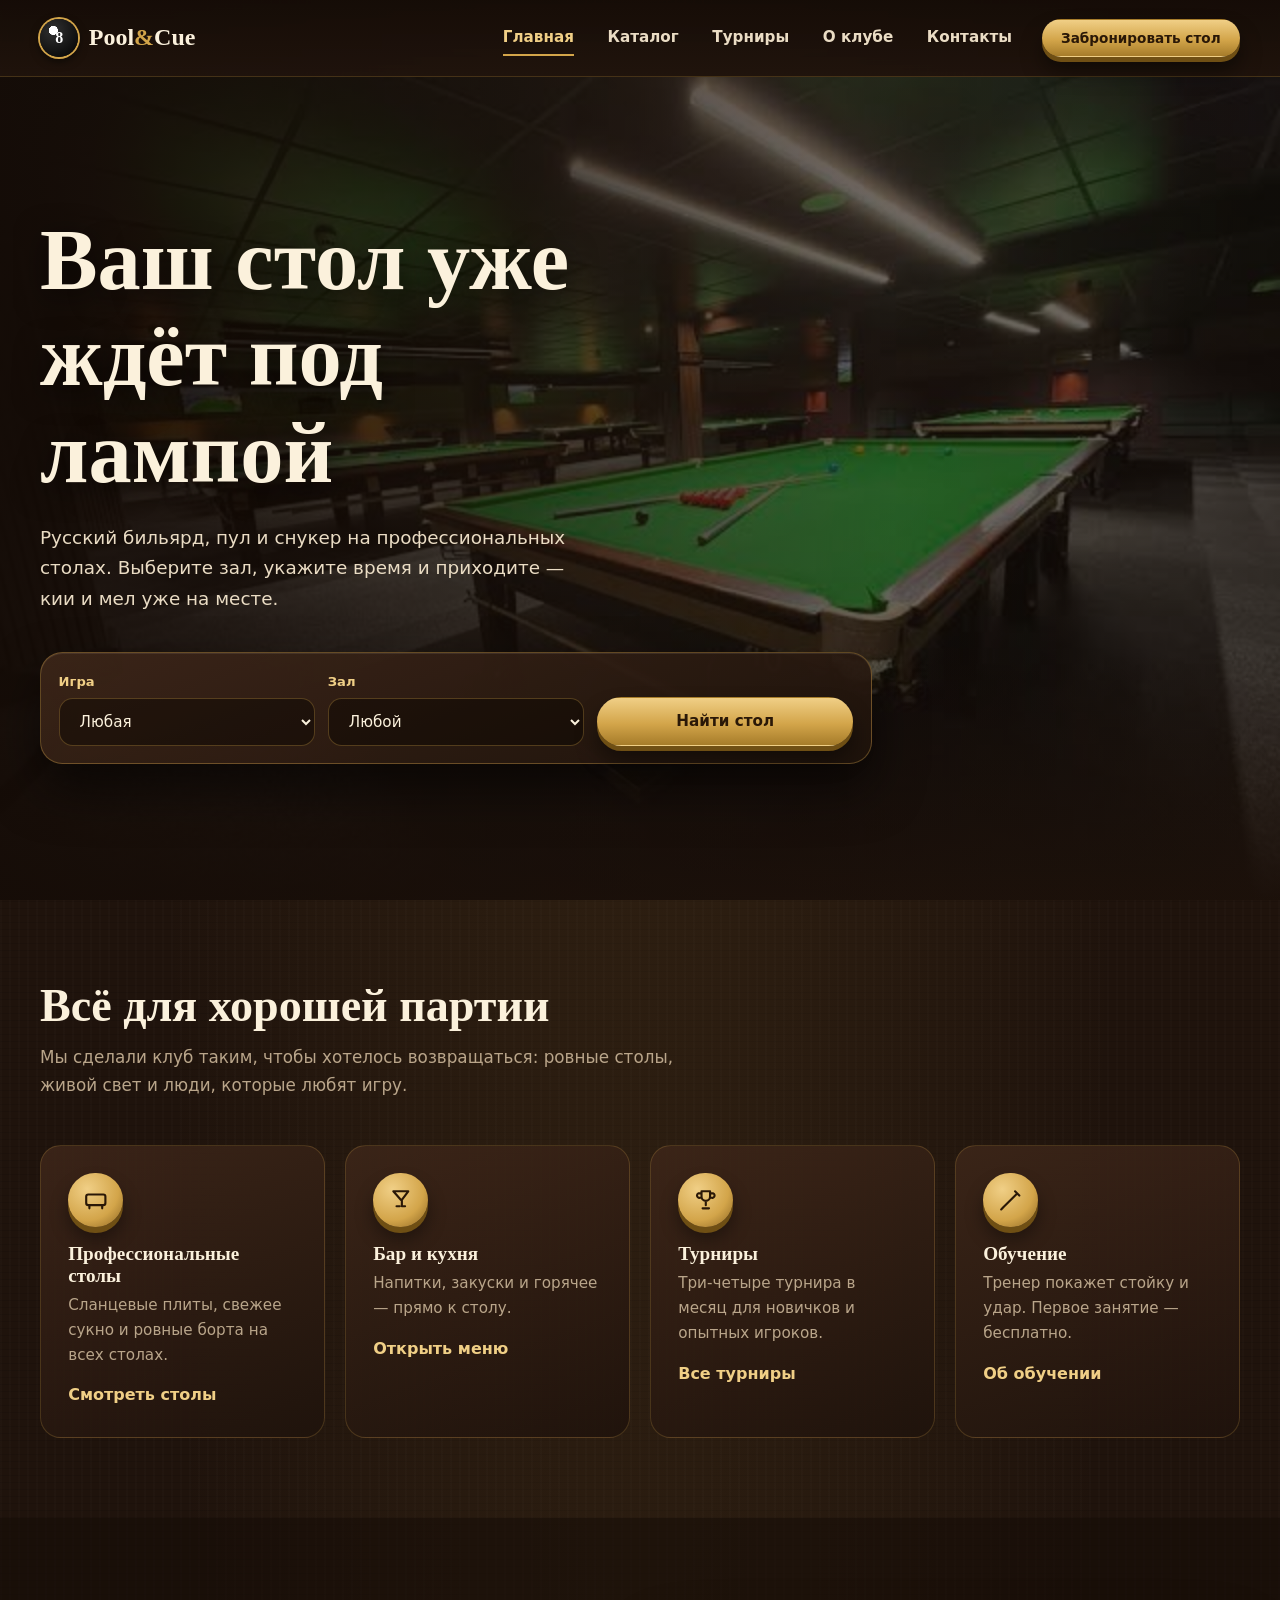
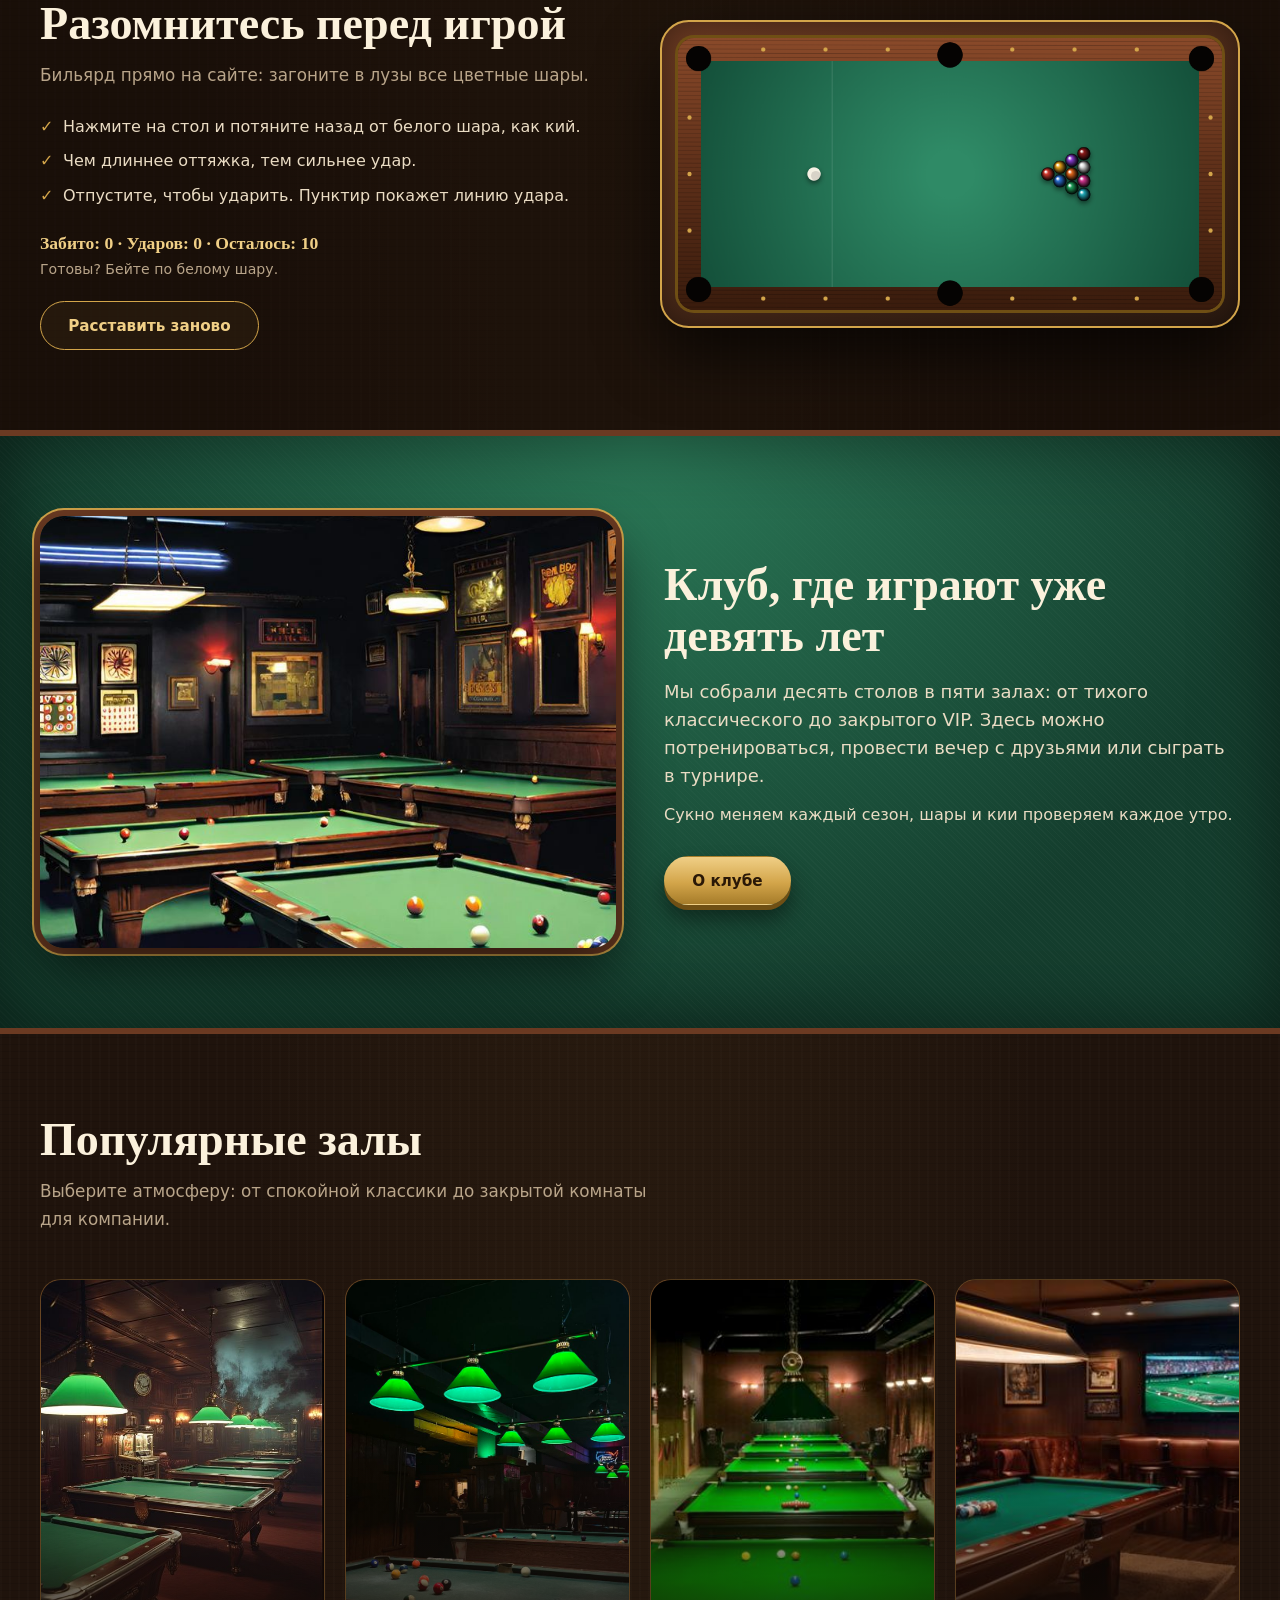
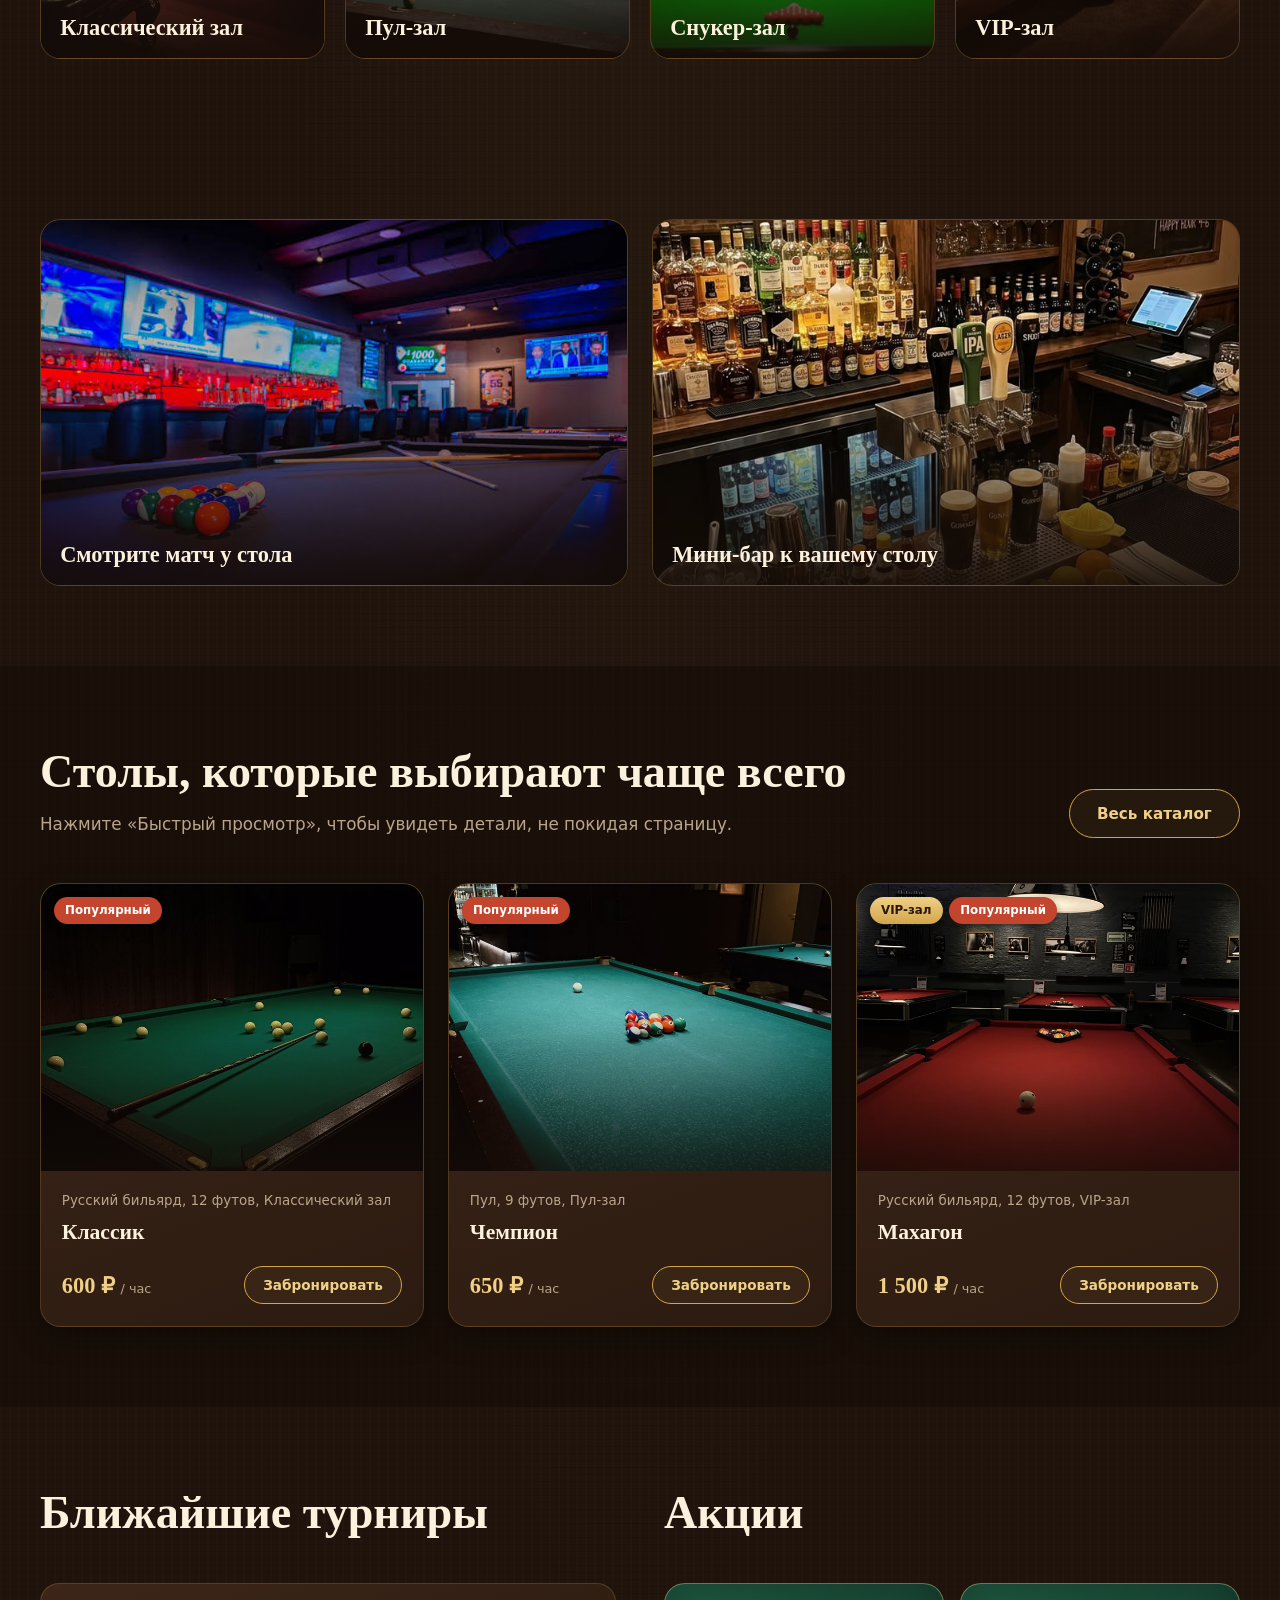
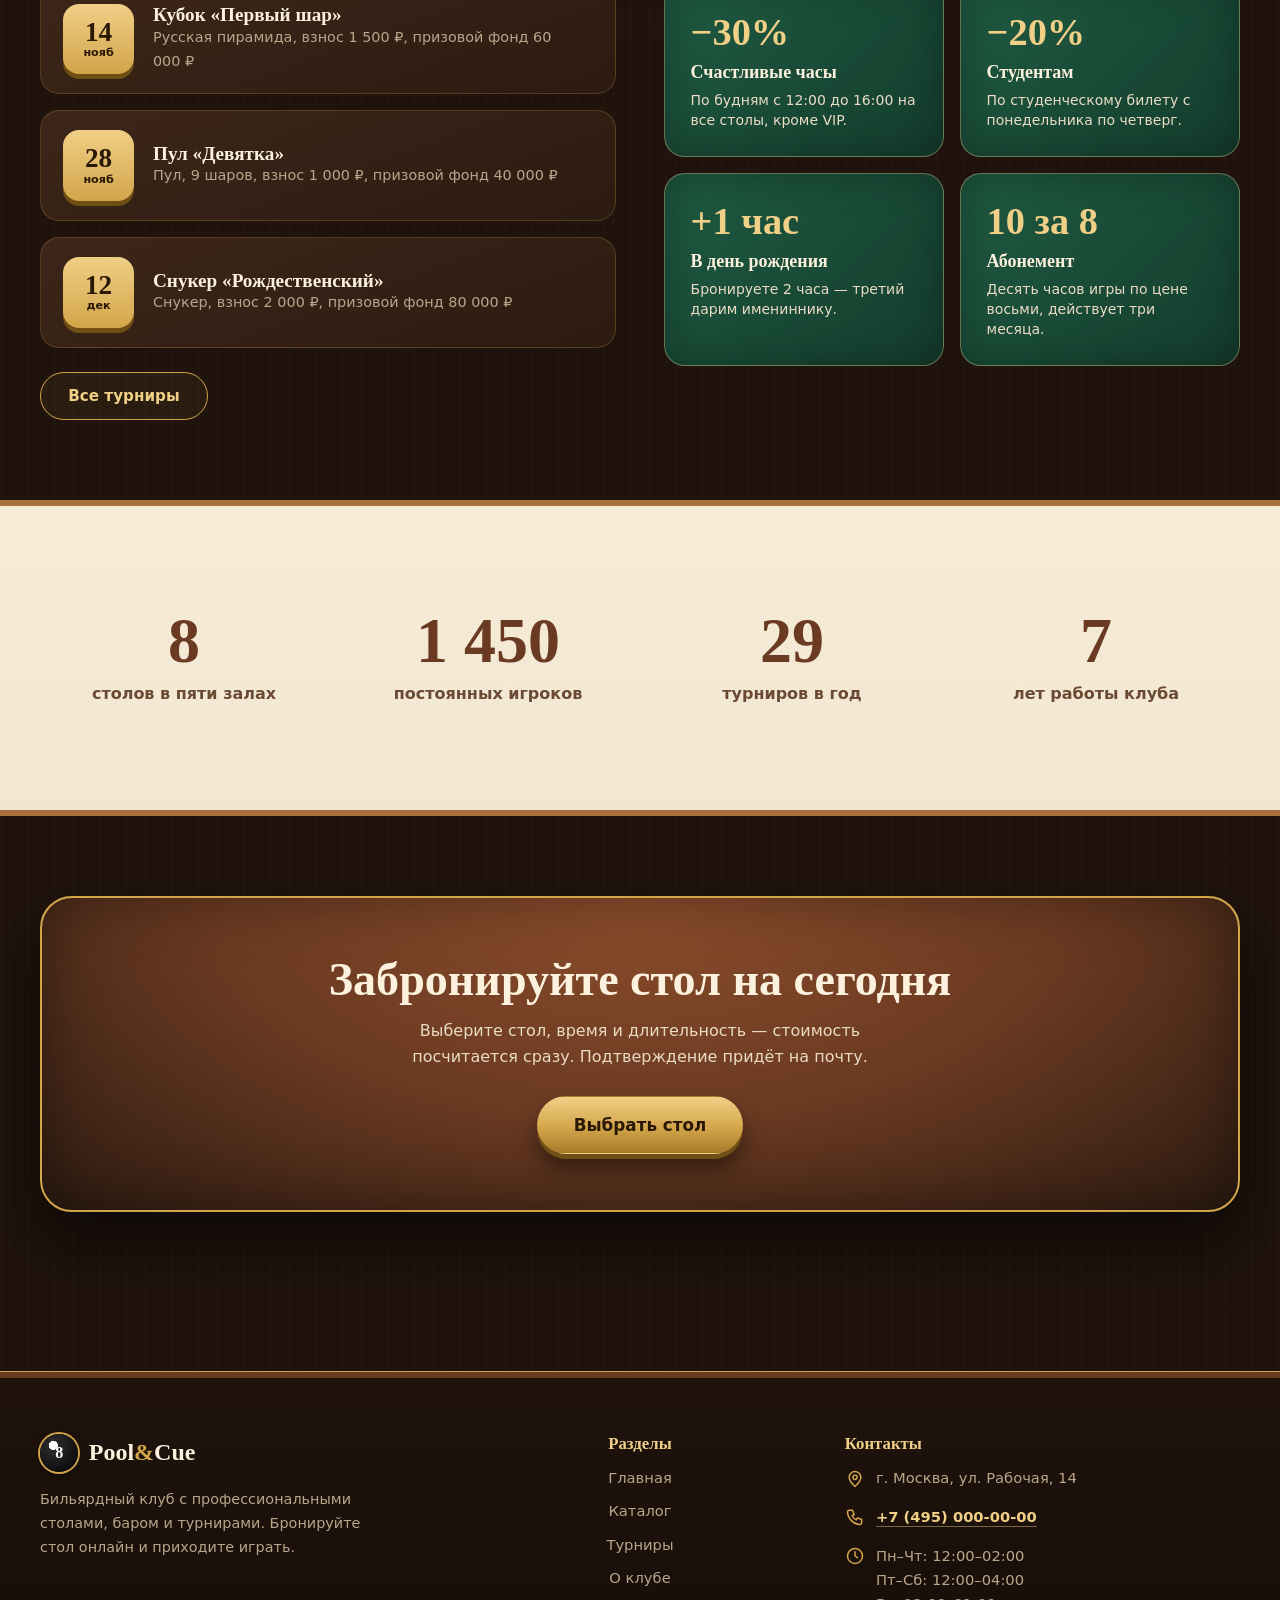
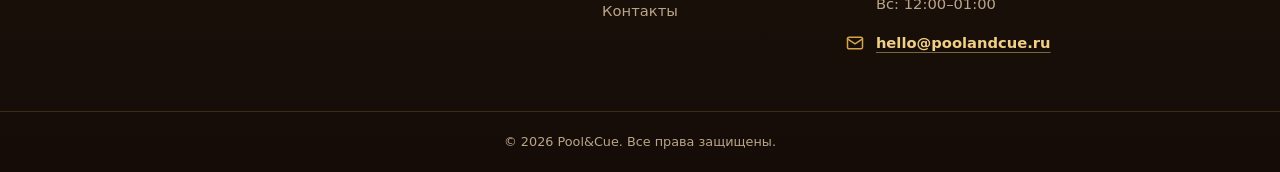
==== index.html @ e1a8289d "first commit" ====
<!doctype html>
<html lang="ru">
<head>
<meta charset="utf-8">
<meta name="viewport" content="width=device-width,initial-scale=1">
<title>Бильярдный клуб с онлайн-бронированием — Pool&amp;Cue</title>
<meta name="description" content="Pool&Cue — бильярдный клуб: русский бильярд, пул и снукер. Выберите стол и забронируйте время онлайн.">
<link rel="icon" href="data:image/svg+xml,%3Csvg xmlns='http://www.w3.org/2000/svg' viewBox='0 0 32 32'%3E%3Ccircle cx='16' cy='16' r='15' fill='%23150c07' stroke='%23d3a54a' stroke-width='2'/%3E%3Ccircle cx='16' cy='16' r='7' fill='%23f1e6d1'/%3E%3C/svg%3E">
<link rel="stylesheet" href="css/style.css">
<link rel="stylesheet" href="css/utilities.css">
<script src="js/data.js"></script>
<script src="js/main.js" defer></script>
<script src="js/games.js" defer></script>
</head>
<body>
<div id="site-header"></div>
<main>

<section class="hero">
  <img class="hero__img" src="images/hero-club-hall.png" alt="Зал бильярдного клуба Pool&amp;Cue с лампами над столами">
  <div class="hero__shade"></div><div class="hero__lamp"></div>
  <div class="container hero__inner">
    <h1 class="hero__title">Ваш стол уже ждёт под лампой</h1>
    <p class="hero__text">Русский бильярд, пул и снукер на профессиональных столах. Выберите зал, укажите время и приходите — кии и мел уже на месте.</p>
    <form class="quick" id="quick" aria-label="Быстрый подбор стола">
      <div class="field"><label class="field__label" for="qType">Игра</label><select class="field__input" id="qType"><option value="all">Любая</option><option value="russian">Русский бильярд</option><option value="pool">Пул</option><option value="snooker">Снукер</option></select></div>
      <div class="field"><label class="field__label" for="qHall">Зал</label><select class="field__input" id="qHall"><option value="all">Любой</option></select></div>
      <button class="btn btn--primary" type="submit">Найти стол</button>
    </form>
  </div>
</section>

<section class="section" id="advantages">
  <div class="container">
    <div class="section__head"><h2 class="section__title">Всё для хорошей партии</h2><p class="section__lead">Мы сделали клуб таким, чтобы хотелось возвращаться: ровные столы, живой свет и люди, которые любят игру.</p></div>
    <div class="grid gap-5 sm:grid-cols-2 lg:grid-cols-4" id="features"></div>
  </div>
</section>


<section class="section section--dark" id="game">
  <div class="container grid items-center gap-10 lg:grid-cols-2">
    <div>
      <h2 class="section__title">Разомнитесь перед игрой</h2>
      <p class="section__lead">Бильярд прямо на сайте: загоните в лузы все цветные шары.</p>
      <ul class="list-check mt-6"><li>Нажмите на стол и потяните назад от белого шара, как кий.</li><li>Чем длиннее оттяжка, тем сильнее удар.</li><li>Отпустите, чтобы ударить. Пунктир покажет линию удара.</li></ul>
      <p class="game__stat mt-6">Забито: <span id="gScore">0</span> · Ударов: <span id="gShots">0</span> · Осталось: <span id="gLeft">10</span></p>
      <p class="game__hint mt-1" id="gHint">Готовы? Бейте по белому шару.</p>
      <button class="btn btn--ghost mt-5" id="gReset" type="button">Расставить заново</button>
    </div>
    <div class="game"><canvas class="game__canvas" id="poolCanvas" aria-label="Мини-игра: бильярдный стол"></canvas></div>
  </div>
</section>
<section class="section section--felt">
  <div class="container grid items-center gap-12 lg:grid-cols-2">
    <div class="media"><img src="images/about-club-interior.png" alt="Интерьер клуба: тёмное дерево, зелёное сукно и латунные лампы"></div>
    <div>
      <h2 class="section__title">Клуб, где играют уже девять лет</h2>
      <p class="mt-4 text-lg">Мы собрали десять столов в пяти залах: от тихого классического до закрытого VIP. Здесь можно потренироваться, провести вечер с друзьями или сыграть в турнире.</p>
      <p class="mt-3 text-[color:var(--text)]">Сукно меняем каждый сезон, шары и кии проверяем каждое утро.</p>
      <div class="mt-7 flex flex-wrap gap-4"><a class="btn btn--primary" href="about.html">О клубе</a></div>
    </div>
  </div>
</section>

<section class="section" id="halls">
  <div class="container">
    <div class="section__head"><h2 class="section__title">Популярные залы</h2><p class="section__lead">Выберите атмосферу: от спокойной классики до закрытой комнаты для компании.</p></div>
    <div class="grid gap-5 sm:grid-cols-2 lg:grid-cols-4">
      <a class="hall" href="catalog.html?hall=Классический зал"><img src="images/hall-classic.png" alt="Классический зал с русскими столами"><div class="hall__body"><h3 class="hall__title">Классический зал</h3><p class="hall__text">Русская пирамида, тёплый свет и тишина для сосредоточенной игры.</p></div></a>
      <a class="hall" href="catalog.html?hall=Пул-зал"><img src="images/hall-pool.png" alt="Пул-зал с яркими столами"><div class="hall__body"><h3 class="hall__title">Пул-зал</h3><p class="hall__text">Живая музыка, лёгкая игра и столы на любой бюджет.</p></div></a>
      <a class="hall" href="catalog.html?hall=Снукер-зал"><img src="images/hall-snooker.png" alt="Снукер-зал с полноразмерными столами"><div class="hall__body"><h3 class="hall__title">Снукер-зал</h3><p class="hall__text">Просторные столы 10 и 12 футов для длинных партий.</p></div></a>
      <a class="hall" href="catalog.html?hall=VIP-зал"><img src="images/hall-vip.png" alt="VIP-зал с кожаными диванами"><div class="hall__body"><h3 class="hall__title">VIP-зал</h3><p class="hall__text">Отдельная комната, диваны, бар и личный официант.</p></div></a>
    </div>
  </div>
</section>


<section class="section" id="more-services"><div class="container grid gap-6 md:grid-cols-2">
  <a class="hall" style="aspect-ratio:16/10" href="sports.html"><img src="images/sport-hall-arena.png" alt="Спорт-зал с телевизорами и бильярдными столами"><div class="hall__body"><h3 class="hall__title">Смотрите матч у стола</h3><p class="hall__text">Залы с экранами: играйте в бильярд и не пропускайте трансляцию.</p></div></a>
  <a class="hall" style="aspect-ratio:16/10" href="menu.html"><img src="images/bar-menu-cocktails.png" alt="Напитки и закуски на барной стойке"><div class="hall__body"><h3 class="hall__title">Мини-бар к вашему столу</h3><p class="hall__text">Выберите напитки и закуски, укажите стол, и официант принесёт.</p></div></a>
</div></section>
<section class="section section--dark" id="popular">
  <div class="container">
    <div class="flex flex-wrap items-end justify-between gap-4 section__head" style="max-width:none"><div><h2 class="section__title">Столы, которые выбирают чаще всего</h2><p class="section__lead">Нажмите «Быстрый просмотр», чтобы увидеть детали, не покидая страницу.</p></div><a class="btn btn--ghost" href="catalog.html">Весь каталог</a></div>
    <div class="grid gap-6 sm:grid-cols-2 lg:grid-cols-3" id="popularGrid"></div>
  </div>
</section>

<section class="section" id="events">
  <div class="container grid gap-12 lg:grid-cols-2">
    <div><div class="section__head"><h2 class="section__title">Ближайшие турниры</h2></div><div class="grid gap-4" id="eventsList"></div><a class="btn btn--ghost mt-6" href="tournaments.html">Все турниры</a></div>
    <div><div class="section__head"><h2 class="section__title">Акции</h2></div><div class="grid gap-4 sm:grid-cols-2" id="promoList"></div></div>
  </div>
</section>

<section class="section section--chalk" id="stats">
  <div class="container grid grid-cols-2 gap-4 lg:grid-cols-4">
    <div class="stat"><p class="stat__num" data-count="10">0</p><p class="stat__label">столов в пяти залах</p></div>
    <div class="stat"><p class="stat__num" data-count="1800">0</p><p class="stat__label">постоянных игроков</p></div>
    <div class="stat"><p class="stat__num" data-count="36">0</p><p class="stat__label">турниров в год</p></div>
    <div class="stat"><p class="stat__num" data-count="9">0</p><p class="stat__label">лет работы клуба</p></div>
  </div>
</section>

<section class="section">
  <div class="container"><div class="cta"><h2 class="section__title">Забронируйте стол на сегодня</h2><p class="cta__text">Выберите стол, время и длительность — стоимость посчитается сразу. Подтверждение придёт на почту.</p><a class="btn btn--primary btn--lg" href="catalog.html">Выбрать стол</a></div></div>
</section>

</main>
<div id="site-footer"></div>
<script>
document.addEventListener("DOMContentLoaded",()=>{

const feats=[['table','Профессиональные столы','Сланцевые плиты, свежее сукно и ровные борта на всех столах.','catalog.html','Смотреть столы'],['bar','Бар и кухня','Напитки, закуски и горячее — прямо к столу.','menu.html','Открыть меню'],['cup','Турниры','Три-четыре турнира в месяц для новичков и опытных игроков.','tournaments.html','Все турниры'],['cue','Обучение','Тренер покажет стойку и удар. Первое занятие — бесплатно.','about.html#training','Об обучении']];
$("#features").innerHTML=feats.map(([i,t,d,h,l])=>`<a class="feature" href="${h}"><div class="feature__icon">${icon(i)}</div><h3 class="feature__title">${t}</h3><p class="feature__text">${d}</p><span class="feature__more">${l}</span></a>`).join("");
$("#popularGrid").innerHTML=TABLES.filter(t=>t.tags.includes("Популярный")).slice(0,3).map(cardHTML).join("");
$("#eventsList").innerHTML=TOURNAMENTS.slice(0,3).map(e=>`<div class="event"><div class="event__date"><span>${e.d}<small>${e.m}</small></span></div><div><h3 class="event__title">${e.title}</h3><p class="event__meta">${e.meta}</p></div></div>`).join("");
$("#promoList").innerHTML=PROMOS.map(p=>`<div class="promo"><p class="promo__big">${p.big}</p><h3 class="text-lg mt-1">${p.t}</h3><p class="mt-1 text-sm">${p.d}</p></div>`).join("");
$("#qHall").innerHTML+=HALLS.map(h=>`<option>${h}</option>`).join("");
const poolUI=initPool($("#poolCanvas"),{onUpdate:(sc,sh,l)=>{$("#gScore").textContent=sc;$("#gShots").textContent=sh;$("#gLeft").textContent=l},onScratch:()=>{$("#gHint").textContent="Белый в лузе. Он вернётся на место.";toast("Белый шар в лузе, он вернётся на стол",true)},onWin:n=>{$("#gHint").textContent=`Стол чист за ${n} уд.!`;toast(`Стол чист! Ударов: ${n}`)}});
$("#gReset").onclick=()=>{poolUI.reset();$("#gHint").textContent="Готовы? Бейте по белому шару."};
$("#quick").onsubmit=e=>{e.preventDefault();location.href=`catalog.html?type=${$("#qType").value}&hall=${encodeURIComponent($("#qHall").value)}`};

});
</script>
</body>
</html>
---- css/style.css ----
/* Pool&Cue — стили. БЭМ + CSS-переменные; раскладка — Tailwind (CDN) + Flexbox/Grid */
:root{--walnut-950:#150c07;--walnut-900:#1f130c;--walnut-800:#2c1b11;--walnut-700:#3d2619;--mahogany:#6b3a22;--oak:#a8703f;--brass:#d3a54a;--brass-light:#f0cf86;--brass-dark:#6f4f14;--felt:#1f5a42;--felt-dark:#143d2d;--chalk:#f1e6d1;--text:#eadcc4;--muted:#b9a58a;--danger:#ff8a72;--ok:#8fd9a8;--ease:cubic-bezier(.2,.8,.2,1)}
*{box-sizing:border-box}
html{scroll-behavior:smooth;scroll-padding-top:96px}
body{margin:0;padding-top:76px;font-family:system-ui,-apple-system,'Segoe UI',Roboto,sans-serif;color:var(--text);line-height:1.65;background-color:var(--walnut-900);background-image:radial-gradient(ellipse at 50% -10%,rgba(211,165,74,.10),transparent 55%),repeating-linear-gradient(90deg,rgba(255,255,255,.012) 0 2px,transparent 2px 9px),repeating-linear-gradient(0deg,rgba(0,0,0,.10) 0 1px,transparent 1px 7px)}
h1,h2,h3,h4{font-family:Georgia,'Times New Roman',serif;line-height:1.12;margin:0;color:#fbf1dc}
p{margin:0}
:focus-visible{outline:2px solid var(--brass-light);outline-offset:3px}
.container{width:min(1200px,100% - 2rem);margin-inline:auto}
.is-missing{opacity:0}
@media (prefers-reduced-motion:reduce){*{transition:none!important;animation:none!important;scroll-behavior:auto!important}}

/* базовые сбросы */
img,canvas,svg{display:block;max-width:100%}img{height:auto}
a{color:inherit}[hidden]{display:none!important}
button,input,select,textarea{font:inherit;color:inherit}
ul{margin:0}
/* header / nav */
.header{position:fixed;top:0;left:0;right:0;z-index:50;background:linear-gradient(180deg,rgba(21,12,7,.96),rgba(31,19,12,.92));backdrop-filter:blur(10px);border-bottom:1px solid rgba(211,165,74,.25);transition:box-shadow .3s}
.header--scrolled{box-shadow:0 12px 30px rgba(0,0,0,.55)}
.logo{display:inline-flex;align-items:center;gap:.65rem;text-decoration:none}
.logo__ball{display:grid;place-items:center;width:2.4rem;height:2.4rem;border-radius:50%;background:radial-gradient(circle at 35% 30%,#fff 0 12%,#2a2a2a 13%,#000);box-shadow:0 0 0 2px var(--brass),0 4px 10px rgba(0,0,0,.6);color:#fff;font:800 1rem Georgia,'Times New Roman',serif;transition:transform .6s var(--ease)}
.logo:hover .logo__ball{transform:rotate(360deg)}
.logo__text{font:800 1.5rem Georgia,'Times New Roman',serif;color:#fbf1dc}.logo__amp{color:var(--brass)}
.nav{display:flex;align-items:center;gap:.4rem}
.nav__link{position:relative;padding:.5rem .85rem;text-decoration:none;font-weight:600;font-size:.95rem;color:var(--text);transition:color .2s}
.nav__link::after{content:"";position:absolute;left:.85rem;right:.85rem;bottom:.15rem;height:2px;background:var(--brass);transform:scaleX(0);transform-origin:left;transition:transform .35s var(--ease)}
.nav__link:hover,.nav__link--active{color:var(--brass-light)}.nav__link:hover::after,.nav__link--active::after{transform:scaleX(1)}
.nav__cta{margin-left:.6rem}
.burger{display:none;width:44px;height:44px;border:1px solid rgba(211,165,74,.4);border-radius:12px;background:var(--walnut-800);cursor:pointer;flex-direction:column;justify-content:center;align-items:center;gap:5px}
.burger span{width:20px;height:2px;background:var(--brass-light);transition:transform .3s}
@media(max-width:1100px){.burger{display:flex}.nav{position:absolute;top:76px;left:0;right:0;flex-direction:column;align-items:stretch;padding:1rem;background:var(--walnut-950);border-bottom:1px solid rgba(211,165,74,.3);display:none}.nav--open{display:flex}.nav__link{padding:.8rem}.nav__cta{margin:.5rem 0 0}}

/* buttons */
a.btn,button.btn{position:relative;display:inline-flex;align-items:center;justify-content:center;gap:.5rem;padding:.9rem 1.7rem;border-radius:999px;border:1px solid transparent;font:700 .95rem system-ui,-apple-system,'Segoe UI',Roboto,sans-serif;text-decoration:none;cursor:pointer;overflow:hidden;isolation:isolate;transition:transform .25s var(--ease),box-shadow .25s,background .25s,color .25s}
.btn::before{content:"";position:absolute;inset:0;z-index:-1;background:linear-gradient(110deg,transparent 30%,rgba(255,255,255,.5) 50%,transparent 70%);transform:translateX(-130%);transition:transform .7s var(--ease)}
.btn:hover::before{transform:translateX(130%)}
.btn:hover{transform:translateY(-3px)}.btn:active{transform:translateY(2px) scale(.98)}
.btn[disabled]{opacity:.5;pointer-events:none}
.btn.btn--primary{background:linear-gradient(180deg,var(--brass-light),var(--brass) 55%,#a67c2a);color:#2a1807;box-shadow:0 5px 0 var(--brass-dark),0 14px 22px rgba(0,0,0,.45)}
.btn.btn--primary:hover{box-shadow:0 8px 0 var(--brass-dark),0 20px 34px rgba(211,165,74,.35)}
.btn.btn--primary:active{box-shadow:0 1px 0 var(--brass-dark),0 4px 10px rgba(0,0,0,.4)}
.btn.btn--ghost{background:rgba(211,165,74,.06);border-color:var(--brass);color:var(--brass-light)}
.btn.btn--ghost:hover{background:var(--brass);color:#2a1807;box-shadow:0 12px 26px rgba(211,165,74,.3)}
.btn.btn--felt{background:linear-gradient(180deg,#2f8a66,var(--felt) 60%,var(--felt-dark));color:#f1e6d1;box-shadow:0 5px 0 #0b2619,0 14px 22px rgba(0,0,0,.4)}
.btn.btn--felt:hover{box-shadow:0 8px 0 #0b2619,0 20px 32px rgba(47,138,102,.4)}
.btn.btn--sm{padding:.6rem 1.15rem;font-size:.85rem}.btn.btn--lg{padding:1.1rem 2.2rem;font-size:1.05rem}.btn.btn--block{width:100%}

/* sections */
.section{padding:5rem 0}
.section--felt{background:radial-gradient(ellipse at 50% 0,#2b7a58,transparent 70%),repeating-linear-gradient(45deg,rgba(255,255,255,.025) 0 1px,transparent 1px 4px),var(--felt-dark);border-block:6px solid var(--mahogany);box-shadow:inset 0 0 80px rgba(0,0,0,.5)}
.section--chalk{background:linear-gradient(180deg,#f6ecd8,var(--chalk));color:#3a2414;border-block:6px solid var(--oak)}
.section--chalk h2,.section--chalk h3{color:#2c1b11}.section--chalk .section__lead{color:#6a4a32}
.section--dark{background:rgba(21,12,7,.55)}
.section__head{max-width:40rem;margin-bottom:2.8rem}.section__head--center{margin-inline:auto;text-align:center}
.section__title{font-size:clamp(1.9rem,3.6vw,2.9rem);font-weight:800}
.section__lead{margin-top:.8rem;color:var(--muted);font-size:1.05rem}
.crumbs{padding:1.2rem 0 .4rem;font-size:.85rem;color:var(--muted)}.crumbs a{color:var(--brass-light);text-decoration:none}.crumbs a:hover{text-decoration:underline}.crumbs__sep{margin:0 .5rem;opacity:.5}
.page-head{padding:2.2rem 0 2.6rem}.page-head__title{font-size:clamp(2.2rem,5vw,3.6rem);font-weight:800}.page-head__lead{margin-top:.8rem;color:var(--muted);max-width:42rem;font-size:1.08rem}

/* hero */
.hero{position:relative;min-height:calc(100vh - 76px);display:flex;align-items:center;overflow:hidden;background:radial-gradient(ellipse at 50% 0,#3b2515,var(--walnut-950) 70%)}
.hero__img{position:absolute;inset:0;width:100%;height:100%;object-fit:cover;opacity:.55}
.hero__shade{position:absolute;inset:0;background:linear-gradient(90deg,rgba(21,12,7,.92),rgba(21,12,7,.35) 70%),linear-gradient(0deg,var(--walnut-900),transparent 30%)}
.hero__lamp{position:absolute;top:-12%;left:50%;width:min(900px,120vw);height:130%;transform:translateX(-50%);background:conic-gradient(from 180deg at 50% 0,transparent 160deg,rgba(255,214,140,.16) 180deg,transparent 200deg);pointer-events:none;animation:lamp 6s ease-in-out infinite alternate}
@keyframes lamp{from{opacity:.6;transform:translateX(-50%) rotate(-1.2deg)}to{opacity:1;transform:translateX(-50%) rotate(1.2deg)}}
.hero__inner{position:relative;padding:4rem 0}
.hero__title{font-size:clamp(2.6rem,7vw,5.4rem);font-weight:800;max-width:14ch;text-shadow:0 6px 30px rgba(0,0,0,.6)}
.hero__text{margin-top:1.3rem;max-width:34rem;font-size:1.15rem;color:var(--text)}
.quick{display:grid;grid-template-columns:repeat(auto-fit,minmax(160px,1fr));gap:.8rem;align-items:end;margin-top:2.4rem;padding:1.1rem;max-width:52rem;border-radius:1.4rem;background:linear-gradient(160deg,rgba(61,38,25,.92),rgba(31,19,12,.92));border:1px solid rgba(211,165,74,.35);box-shadow:0 24px 50px rgba(0,0,0,.55),inset 0 1px 0 rgba(255,255,255,.08)}

/* forms */
.field{display:flex;flex-direction:column;gap:.35rem;position:relative}
.field__label{font-size:.82rem;font-weight:700;color:var(--brass-light)}
.field__input{width:100%;padding:.8rem 1rem;border-radius:.85rem;border:1px solid rgba(211,165,74,.3);background:rgba(10,5,2,.45);color:#fbf1dc;font:500 .95rem system-ui,-apple-system,'Segoe UI',Roboto,sans-serif;transition:border-color .2s,box-shadow .2s,background .2s}
.field__input:hover{border-color:rgba(211,165,74,.6)}
.field__input:focus{outline:none;border-color:var(--brass-light);box-shadow:0 0 0 4px rgba(211,165,74,.18);background:rgba(10,5,2,.7)}
.field__input option{background:var(--walnut-800)}
textarea.field__input{min-height:96px;resize:vertical}
.field__msg{font-size:.8rem;color:var(--danger)}.field__msg:empty{display:none}
.field--error .field__input{border-color:var(--danger);box-shadow:0 0 0 4px rgba(255,138,114,.12)}
.field--check{flex-direction:row;flex-wrap:wrap;align-items:flex-start;gap:.6rem}.field--check .field__msg{width:100%}
.field--check input{accent-color:var(--brass);width:1.15rem;height:1.15rem;margin-top:.25rem}
input[type=range]{accent-color:var(--brass);width:100%}
.form-panel{padding:1.6rem;border-radius:1.4rem;background:linear-gradient(160deg,var(--walnut-700),var(--walnut-800));border:1px solid rgba(211,165,74,.3);box-shadow:0 20px 44px rgba(0,0,0,.5)}
.chips{display:flex;flex-wrap:wrap;gap:.5rem}.chip{position:relative;cursor:pointer}.chip input{position:absolute;opacity:0}
.chip span{display:inline-block;padding:.45rem .95rem;border-radius:999px;border:1px solid rgba(211,165,74,.35);font-size:.88rem;font-weight:600;transition:all .2s var(--ease)}
.chip:hover span{transform:translateY(-2px);border-color:var(--brass)}
.chip input:checked+span{background:var(--brass);color:#2a1807;border-color:var(--brass);box-shadow:0 6px 14px rgba(211,165,74,.3)}
.chip input:focus-visible+span{outline:2px solid var(--brass-light);outline-offset:3px}
.sum{display:grid;gap:.4rem;padding:1rem;border-radius:1rem;background:rgba(10,5,2,.4);border:1px dashed rgba(211,165,74,.4)}
.sum__row{display:flex;justify-content:space-between;font-size:.92rem;color:var(--muted)}.sum__row--total{font:800 1.5rem Georgia,'Times New Roman',serif;color:var(--brass-light);padding-top:.5rem;border-top:1px solid rgba(211,165,74,.3)}

/* cards */
.card{display:flex;flex-direction:column;overflow:hidden;border-radius:1.3rem;background:linear-gradient(160deg,var(--walnut-700),var(--walnut-800));border:1px solid rgba(211,165,74,.2);box-shadow:0 10px 28px rgba(0,0,0,.4);transition:transform .45s var(--ease),box-shadow .45s,border-color .45s}
.card:hover{transform:translateY(-8px);border-color:rgba(240,207,134,.7);box-shadow:0 26px 50px rgba(0,0,0,.55),0 0 36px rgba(211,165,74,.18)}
.card__media{position:relative;aspect-ratio:4/3;overflow:hidden;background:radial-gradient(circle at 50% 40%,#2f7a58,var(--felt-dark) 75%)}
.card__media img{position:absolute;inset:0;width:100%;height:100%;object-fit:cover;transition:transform .9s var(--ease),filter .6s}
.card:hover .card__media img{transform:scale(1.12) rotate(.6deg);filter:saturate(1.15) brightness(1.05)}
.card__media::after{content:"";position:absolute;inset:0;background:linear-gradient(0deg,rgba(21,12,7,.75),transparent 55%);pointer-events:none}
.card__badges{position:absolute;top:.8rem;left:.8rem;z-index:2;display:flex;flex-wrap:wrap;gap:.4rem}
.card__body{display:flex;flex-direction:column;gap:.5rem;padding:1.2rem 1.3rem 1.4rem;flex:1}
.card__meta{font-size:.84rem;color:var(--muted)}.card__title{font-size:1.35rem;font-weight:700}.card__text{color:var(--muted);font-size:.95rem}
.card__foot{display:flex;align-items:center;justify-content:space-between;gap:.8rem;margin-top:auto;padding-top:.9rem}
.card__price{font:800 1.4rem Georgia,'Times New Roman',serif;color:var(--brass-light)}.card__price small{font:500 .8rem system-ui,'Segoe UI',sans-serif;color:var(--muted)}
.badge{display:inline-flex;align-items:center;gap:.35rem;padding:.25rem .7rem;border-radius:999px;font-size:.74rem;font-weight:800;backdrop-filter:blur(6px);box-shadow:0 4px 10px rgba(0,0,0,.4)}
.badge--new{background:#2f8a66;color:#fff}.badge--vip{background:linear-gradient(180deg,var(--brass-light),var(--brass));color:#2a1807}.badge--hot{background:#c4452d;color:#fff}.badge--free{background:rgba(21,12,7,.85);color:var(--ok);border:1px solid var(--ok)}
.badge--free::before{content:"";width:.5rem;height:.5rem;border-radius:50%;background:var(--ok);animation:pulse 1.6s infinite}
@keyframes pulse{0%{box-shadow:0 0 0 0 rgba(143,217,168,.7)}70%,100%{box-shadow:0 0 0 7px rgba(143,217,168,0)}}
.hall{position:relative;display:block;aspect-ratio:3/4;overflow:hidden;border-radius:1.3rem;text-decoration:none;background:radial-gradient(circle at 50% 30%,var(--mahogany),var(--walnut-900));border:1px solid rgba(211,165,74,.25);transition:transform .45s var(--ease),box-shadow .45s}
.hall img{position:absolute;inset:0;width:100%;height:100%;object-fit:cover;transition:transform 1s var(--ease)}
.hall::after{content:"";position:absolute;inset:0;background:linear-gradient(0deg,rgba(21,12,7,.92),transparent 60%)}
.hall:hover{transform:translateY(-8px);box-shadow:0 26px 50px rgba(0,0,0,.6),0 0 0 2px var(--brass)}.hall:hover img{transform:scale(1.12)}
.hall__body{position:absolute;z-index:2;left:1.2rem;right:1.2rem;bottom:1.1rem}.hall__title{font-size:1.4rem}.hall__text{font-size:.88rem;color:var(--text);max-height:0;opacity:0;overflow:hidden;transition:max-height .5s var(--ease),opacity .4s}
.hall:hover .hall__text,.hall:focus-visible .hall__text{max-height:6rem;opacity:1;margin-top:.4rem}
@media(hover:none){.hall__text{max-height:6rem;opacity:1;margin-top:.4rem}}
.feature{padding:1.7rem;border-radius:1.3rem;background:linear-gradient(160deg,rgba(61,38,25,.9),rgba(31,19,12,.9));border:1px solid rgba(211,165,74,.22);transition:transform .4s var(--ease),border-color .4s,box-shadow .4s}
.feature:hover{transform:translateY(-6px) rotate(-.4deg);border-color:var(--brass);box-shadow:0 20px 40px rgba(0,0,0,.5)}
.feature__icon{display:grid;place-items:center;width:3.4rem;height:3.4rem;margin-bottom:1rem;border-radius:50%;background:radial-gradient(circle at 35% 30%,var(--brass-light),var(--brass) 60%,#8a6320);box-shadow:0 6px 0 var(--brass-dark),0 12px 18px rgba(0,0,0,.4);transition:transform .4s var(--ease)}
.feature:hover .feature__icon{transform:translateY(-4px) scale(1.08)}.feature__icon svg{width:1.6rem;height:1.6rem;stroke:#2a1807;fill:none;stroke-width:2;stroke-linecap:round;stroke-linejoin:round}
.feature__title{font-size:1.2rem;margin-bottom:.4rem}.feature__text{color:var(--muted);font-size:.95rem}
.stat{text-align:center;padding:1.4rem 1rem}.stat__num{font:800 clamp(2.6rem,5vw,4rem) Georgia,'Times New Roman',serif;color:var(--mahogany);line-height:1}.stat__label{margin-top:.5rem;font-weight:700;color:#6a4a32}
.media{position:relative;overflow:hidden;border-radius:1.5rem;aspect-ratio:4/3;background:radial-gradient(circle at 50% 40%,var(--oak),var(--walnut-800));box-shadow:0 24px 50px rgba(0,0,0,.55),0 0 0 6px var(--mahogany),0 0 0 8px var(--brass)}
.media img{position:absolute;inset:0;width:100%;height:100%;object-fit:cover;transition:transform 1s var(--ease)}.media:hover img{transform:scale(1.07)}
.event{display:grid;grid-template-columns:auto 1fr auto;gap:1.2rem;align-items:center;padding:1.2rem 1.4rem;border-radius:1.2rem;background:linear-gradient(160deg,var(--walnut-700),var(--walnut-800));border:1px solid rgba(211,165,74,.22);transition:transform .35s var(--ease),border-color .35s,box-shadow .35s}
.event:hover{transform:translateX(8px);border-color:var(--brass);box-shadow:-8px 10px 30px rgba(0,0,0,.45)}
.event__date{display:grid;place-items:center;width:4.4rem;height:4.4rem;border-radius:1rem;background:linear-gradient(180deg,var(--brass-light),var(--brass));color:#2a1807;font:800 1.7rem/1 Georgia,'Times New Roman',serif;text-align:center;box-shadow:0 5px 0 var(--brass-dark)}.event__date small{display:block;font:700 .7rem system-ui,'Segoe UI',sans-serif}
.event__title{font-size:1.2rem}.event__meta{color:var(--muted);font-size:.9rem}
@media(max-width:640px){.event{grid-template-columns:auto 1fr}.event .btn{grid-column:1/-1}}
.promo{padding:1.6rem;border-radius:1.3rem;background:linear-gradient(135deg,var(--felt),var(--felt-dark));border:1px solid rgba(240,207,134,.35);box-shadow:inset 0 0 40px rgba(0,0,0,.3);transition:transform .4s var(--ease),box-shadow .4s}
.promo:hover{transform:translateY(-6px) scale(1.02);box-shadow:0 24px 44px rgba(0,0,0,.5),inset 0 0 40px rgba(0,0,0,.2)}
.promo__big{font:800 2.4rem Georgia,'Times New Roman',serif;color:var(--brass-light)}
.cta{position:relative;overflow:hidden;padding:3.5rem 2rem;text-align:center;border-radius:2rem;background:radial-gradient(ellipse at 50% 0,#8b4d2c,var(--mahogany) 50%,var(--walnut-800));border:2px solid var(--brass);box-shadow:0 30px 60px rgba(0,0,0,.55),inset 0 0 60px rgba(0,0,0,.35)}
.cta__text{max-width:34rem;margin:.8rem auto 1.6rem;color:var(--text)}
.timeline{position:relative;display:grid;gap:1.6rem;padding-left:2rem;border-left:2px solid var(--brass)}.timeline__item{position:relative}.timeline__item::before{content:"";position:absolute;left:calc(-2rem - 7px);top:.45rem;width:12px;height:12px;border-radius:50%;background:var(--brass);box-shadow:0 0 0 5px rgba(211,165,74,.25)}
.timeline__year{font:800 1.3rem Georgia,'Times New Roman',serif;color:var(--brass-light)}
.person{text-align:center}.person .media{aspect-ratio:1/1;border-radius:50%;margin:0 auto 1.2rem;max-width:200px;box-shadow:0 12px 30px rgba(0,0,0,.5),0 0 0 4px var(--brass)}
.info{display:flex;gap:1rem;padding:1.3rem;border-radius:1.2rem;background:var(--walnut-800);border:1px solid rgba(211,165,74,.22)}.info__t{font-weight:800;color:var(--brass-light)}
.social{display:inline-grid;place-items:center;width:2.8rem;height:2.8rem;border-radius:50%;border:1px solid var(--brass);color:var(--brass-light);font-weight:800;text-decoration:none;transition:all .3s var(--ease)}.social:hover{background:var(--brass);color:#2a1807;transform:translateY(-4px) rotate(8deg);box-shadow:0 10px 18px rgba(211,165,74,.35)}
.mapbox{display:grid;place-items:center;min-height:260px;border-radius:1.3rem;text-align:center;padding:1rem;color:var(--muted);background:repeating-linear-gradient(45deg,rgba(255,255,255,.03) 0 12px,transparent 12px 24px),var(--felt-dark);border:2px dashed var(--brass)}
.faq{border-radius:1rem;background:var(--walnut-800);border:1px solid rgba(211,165,74,.22);margin-bottom:.7rem;transition:border-color .3s,background .3s}.faq[open]{border-color:var(--brass);background:var(--walnut-700)}
.faq__q{list-style:none;cursor:pointer;display:flex;justify-content:space-between;gap:1rem;padding:1.1rem 1.3rem;font-weight:700}.faq__q::-webkit-details-marker{display:none}
.faq__q::after{content:"+";display:grid;place-items:center;flex:none;width:1.8rem;height:1.8rem;border-radius:50%;background:var(--brass);color:#2a1807;font-size:1.2rem;transition:transform .35s var(--ease)}.faq[open] .faq__q::after{transform:rotate(135deg)}.faq__a{padding:0 1.3rem 1.2rem;color:var(--muted);animation:fade .4s}
@keyframes fade{from{opacity:0;transform:translateY(-6px)}}
.list-check{display:grid;gap:.5rem;padding:0;margin:0;list-style:none}.list-check li{display:flex;gap:.6rem}.list-check li::before{content:"✓";color:var(--brass);font-weight:800}
.spec{display:grid;grid-template-columns:repeat(auto-fit,minmax(130px,1fr));gap:.8rem}.spec__item{padding:.9rem;border-radius:1rem;background:rgba(10,5,2,.4);border:1px solid rgba(211,165,74,.2)}.spec__k{font-size:.78rem;color:var(--muted)}.spec__v{font-weight:800;color:#fbf1dc}
.filters{position:sticky;top:96px;align-self:start;display:grid;gap:1.3rem}
.empty{padding:3rem 1rem;text-align:center;border-radius:1.3rem;border:2px dashed rgba(211,165,74,.4);color:var(--muted)}

/* footer, modal, toast, to-top */
.footer{margin-top:5rem;background:linear-gradient(180deg,var(--walnut-900),var(--walnut-950));border-top:6px solid var(--mahogany);box-shadow:0 -1px 0 var(--brass)}
.footer__h{font:700 1.05rem Georgia,'Times New Roman',serif;color:var(--brass-light);margin-bottom:.8rem}.footer a{color:var(--muted);text-decoration:none;transition:color .2s,padding .2s}.footer a:hover{color:var(--brass-light);padding-left:.3rem}
.modal{position:fixed;inset:0;z-index:100;display:grid;place-items:center;padding:1rem;background:rgba(10,5,2,.8);backdrop-filter:blur(6px);animation:fade .3s}
.modal__box{position:relative;width:min(760px,100%);max-height:92vh;overflow:auto;border-radius:1.6rem;background:linear-gradient(160deg,var(--walnut-700),var(--walnut-800));border:1px solid var(--brass);box-shadow:0 40px 80px rgba(0,0,0,.7);animation:pop .45s var(--ease)}
@keyframes pop{from{opacity:0;transform:translateY(24px) scale(.94)}}
.modal__close{position:absolute;top:.8rem;right:.8rem;z-index:3;width:2.6rem;height:2.6rem;border-radius:50%;border:1px solid var(--brass);background:rgba(21,12,7,.85);color:var(--brass-light);font-size:1.3rem;cursor:pointer;transition:transform .35s var(--ease),background .2s}.modal__close:hover{transform:rotate(90deg);background:var(--brass);color:#2a1807}
.modal__grid{display:grid;grid-template-columns:1fr 1fr}.modal__grid>.media{border-radius:0;box-shadow:none;aspect-ratio:auto;min-height:260px}.modal__body{padding:2rem;display:grid;gap:1rem;align-content:center}
@media(max-width:640px){.modal__grid{grid-template-columns:1fr}}
.toast{position:fixed;left:1rem;bottom:1rem;z-index:120;max-width:22rem;padding:1rem 1.3rem;border-radius:1rem;font-weight:600;box-shadow:0 20px 40px rgba(0,0,0,.6);animation:pop .4s var(--ease);background:var(--felt);border:1px solid var(--ok);color:#fff}.toast--error{background:#6a2314;border-color:var(--danger)}

/* игры */
.game{padding:1rem;border-radius:1.8rem;background:linear-gradient(160deg,var(--mahogany),var(--walnut-800));border:2px solid var(--brass);box-shadow:0 30px 60px rgba(0,0,0,.6),inset 0 0 30px rgba(0,0,0,.4)}
.game__canvas{display:block;width:100%;height:auto;border-radius:1rem;touch-action:none;cursor:crosshair;box-shadow:0 0 0 3px var(--brass-dark)}
.game__bar{display:flex;flex-wrap:wrap;align-items:center;justify-content:space-between;gap:.8rem;margin-top:.9rem}
.game__stat{font:800 1.1rem Georgia,'Times New Roman',serif;color:var(--brass-light)}.game__hint{font-size:.88rem;color:var(--muted)}
.cat-row{display:flex;flex-wrap:wrap;gap:.5rem;margin-bottom:1.6rem}
.qty{display:inline-flex;align-items:center;gap:.4rem}.qty button{width:2.1rem;height:2.1rem;border-radius:50%;border:1px solid var(--brass);background:rgba(211,165,74,.1);color:var(--brass-light);font-size:1.1rem;font-weight:800;cursor:pointer;transition:all .2s var(--ease)}.qty button:hover{background:var(--brass);color:#2a1807;transform:scale(1.12)}.qty button:active{transform:scale(.92)}.qty b{min-width:1.4rem;text-align:center}
.cart{position:sticky;top:96px;align-self:start}.cart__line{display:flex;justify-content:space-between;align-items:center;gap:.6rem;padding:.6rem 0;border-bottom:1px dashed rgba(211,165,74,.25);font-size:.92rem}
.cart-pill{position:fixed;left:1rem;bottom:1rem;z-index:55;display:none}@media(max-width:1023px){.cart-pill{display:inline-flex}}
.screens{display:flex;gap:.3rem;flex-wrap:wrap}.screens i{width:1.7rem;height:1.1rem;border-radius:.2rem;background:linear-gradient(135deg,#7fd0ff,#2f6fb0);box-shadow:0 0 8px rgba(127,208,255,.6);border:2px solid #111}

.to-top{position:fixed;left:auto;right:1.2rem;bottom:1.2rem;z-index:60;display:grid;place-items:center;width:3.6rem;height:3.6rem;border-radius:50%;border:0;cursor:pointer;background:radial-gradient(circle at 32% 28%,#fff3b8 0,#f2b632 24%,#c98410 62%,#7a4a06);box-shadow:inset -6px -8px 12px rgba(0,0,0,.4),inset 3px 3px 6px rgba(255,255,255,.35),0 12px 20px rgba(0,0,0,.6);opacity:0;transform:translateY(40px) rotate(-180deg);pointer-events:none;transition:opacity .35s,transform .6s var(--ease)}
.to-top__dot{display:grid;place-items:center;width:1.7rem;height:1.7rem;border-radius:50%;background:#f6f1e4;color:#1a1008;font:800 1rem/1 Georgia,serif;box-shadow:inset 0 -2px 3px rgba(0,0,0,.25)}
.to-top--show{opacity:1;transform:none;pointer-events:auto}.to-top:hover{transform:translateY(-6px) rotate(360deg)}.to-top:active{transform:translateY(2px) scale(.94)}

/* клик по фото стола = быстрый просмотр */
.card__media{cursor:pointer}.card__media:focus-visible{outline:2px solid var(--brass-light);outline-offset:-4px}
.card__zoom{position:absolute;z-index:2;left:50%;top:50%;display:grid;place-items:center;width:3.4rem;height:3.4rem;margin:-1.7rem 0 0 -1.7rem;border-radius:50%;background:linear-gradient(180deg,var(--brass-light),var(--brass));color:#2a1807;font:800 1.8rem/1 Georgia,serif;box-shadow:0 6px 0 var(--brass-dark),0 14px 24px rgba(0,0,0,.5);opacity:0;transform:scale(.4);transition:opacity .3s,transform .45s var(--ease)}
.card__media:hover .card__zoom,.card__media:focus-visible .card__zoom{opacity:1;transform:scale(1)}
@media(hover:none){.card__zoom{opacity:1;transform:none;left:auto;top:auto;right:.8rem;bottom:.8rem;margin:0;width:2.6rem;height:2.6rem;font-size:1.4rem}}
/* карточки преимуществ-ссылки */
.feature{display:block;text-decoration:none;color:inherit}
.feature__more{display:inline-block;margin-top:.9rem;font-weight:700;color:var(--brass-light);border-bottom:1px solid transparent;transition:border-color .2s,letter-spacing .3s}
.feature:hover .feature__more,.feature:focus-visible .feature__more{border-color:var(--brass-light);letter-spacing:.02em}
/* карта */
.map{display:block;width:100%;height:340px;border:0;border-radius:1.3rem;box-shadow:0 0 0 2px var(--brass),0 18px 40px rgba(0,0,0,.5);filter:sepia(.25) saturate(.9)}
.map-link{display:inline-block;margin-top:.7rem;color:var(--brass-light);font-weight:700}

/* футер */
.footer__grid{display:grid;grid-template-columns:1.2fr 1fr 1.2fr;gap:2.5rem;padding-block:3.5rem}
.footer__brand p{margin-top:1rem;max-width:22rem;font-size:.9rem;color:var(--muted)}
.footer__col--center{text-align:center}
.footer__list,.footer__contacts{display:grid;margin:0;padding:0;list-style:none;font-size:.92rem}
.footer__list{gap:.55rem}
.footer__list a:hover{padding-left:0}
.footer__contacts{gap:.9rem;color:var(--muted)}
.footer__contacts li{display:flex;align-items:flex-start;gap:.7rem}
.footer__ic{flex:none;width:1.25rem;height:1.25rem;margin-top:.15rem;stroke:var(--brass);fill:none;stroke-width:1.8;stroke-linecap:round;stroke-linejoin:round}
.footer__bottom{padding:1.2rem 1rem;border-top:1px solid rgba(211,165,74,.2);text-align:center;font-size:.8rem;color:var(--muted)}
@media(max-width:800px){.footer__grid{grid-template-columns:1fr;text-align:center}.footer__brand{display:grid;justify-items:center}.footer__contacts li{justify-content:center;text-align:left}}

/* переключатель разделов каталога */
.tabs{display:grid;grid-template-columns:repeat(3,1fr);gap:.9rem;margin-bottom:2rem}
.tabs__link{display:block;padding:1rem 1.3rem;border-radius:1.2rem;text-decoration:none;background:linear-gradient(160deg,var(--walnut-700),var(--walnut-800));border:1px solid rgba(211,165,74,.3);box-shadow:0 8px 20px rgba(0,0,0,.35);transition:transform .35s var(--ease),border-color .3s,box-shadow .35s}
.tabs__link:hover{transform:translateY(-4px);border-color:var(--brass);box-shadow:0 16px 30px rgba(0,0,0,.5)}
.tabs__title{display:block;font:800 1.2rem Georgia,'Times New Roman',serif;color:#fbf1dc}
.tabs__text{display:block;margin-top:.15rem;font-size:.85rem;color:var(--muted)}
.tabs__link--active{background:linear-gradient(180deg,var(--brass-light),var(--brass));border-color:var(--brass-light);box-shadow:0 5px 0 var(--brass-dark),0 14px 24px rgba(0,0,0,.45)}
.tabs__link--active .tabs__title{color:#2a1807}.tabs__link--active .tabs__text{color:#5a3d10}
@media(max-width:700px){.tabs{grid-template-columns:1fr}}

/* кликабельные контакты */
.info a,.footer__contacts a{color:var(--brass-light);font-weight:700;text-decoration:underline;text-decoration-color:rgba(240,207,134,.45);text-underline-offset:4px;transition:color .2s,text-decoration-color .2s}
.info a:hover,.footer__contacts a:hover{color:#fff;text-decoration-color:var(--brass-light)}
.info a[href^="tel:"]{font-size:1.2rem}
---- css/utilities.css ----
/* Tailwind-подобные утилиты, собранные заранее (без CDN): только те классы, что есть в проекте */
.border-\[rgba\(211\,165\,74\,\.2\)\]{border-color:rgba(211,165,74,.2)}
.border-t{border-top:1px solid}
.content-start{align-content:flex-start}
.flex{display:flex}
.flex-wrap{flex-wrap:wrap}
.font-bold{font-weight:700}
.gap-10{gap:2.5rem}
.gap-12{gap:3rem}
.gap-2{gap:.5rem}
.gap-3{gap:.75rem}
.gap-4{gap:1rem}
.gap-5{gap:1.25rem}
.gap-6{gap:1.5rem}
.gap-8{gap:2rem}
.grid{display:grid}
.grid-cols-2{grid-template-columns:repeat(2,minmax(0,1fr))}
.h-\[76px\]{height:76px}
.items-center{align-items:center}
.items-end{align-items:flex-end}
.justify-between{justify-content:space-between}
.justify-center{justify-content:center}
.list-none{list-style:none}
.m-0{margin:0}
.max-w-3xl{max-width:48rem}
.mb-1{margin-bottom:.25rem}
.mb-2{margin-bottom:.5rem}
.mb-3{margin-bottom:.75rem}
.mb-4{margin-bottom:1rem}
.mb-5{margin-bottom:1.25rem}
.mb-6{margin-bottom:1.5rem}
.mt-1{margin-top:.25rem}
.mt-10{margin-top:2.5rem}
.mt-2{margin-top:.5rem}
.mt-3{margin-top:.75rem}
.mt-4{margin-top:1rem}
.mt-5{margin-top:1.25rem}
.mt-6{margin-top:1.5rem}
.mt-7{margin-top:1.75rem}
.mt-8{margin-top:2rem}
.mx-auto{margin-inline:auto}
.p-0{padding:0}
.p-4{padding:1rem}
.pb-10{padding-bottom:2.5rem}
.pb-12{padding-bottom:3rem}
.pb-16{padding-bottom:4rem}
.pb-8{padding-bottom:2rem}
.py-14{padding-block:3.5rem}
.py-24{padding-block:6rem}
.py-4{padding-block:1rem}
.py-5{padding-block:1.25rem}
.py-6{padding-block:1.5rem}
.rounded-3xl{border-radius:1.5rem}
.self-start{align-self:flex-start}
.text-2xl{font-size:1.5rem;line-height:2rem}
.text-3xl{font-size:1.875rem;line-height:2.25rem}
.text-\[color\:var\(--brass-light\)\]{color:var(--brass-light)}
.text-\[color\:var\(--muted\)\]{color:var(--muted)}
.text-\[color\:var\(--ok\)\]{color:var(--ok)}
.text-\[color\:var\(--text\)\]{color:var(--text)}
.text-center{text-align:center}
.text-lg{font-size:1.125rem;line-height:1.75rem}
.text-sm{font-size:.875rem;line-height:1.25rem}
.text-xl{font-size:1.25rem;line-height:1.75rem}
.text-xs{font-size:.75rem;line-height:1rem}
.w-full{width:100%}
@media(min-width:640px){
.sm\:col-span-2{grid-column:span 2/span 2}
.sm\:grid-cols-2{grid-template-columns:repeat(2,minmax(0,1fr))}
.sm\:grid-cols-3{grid-template-columns:repeat(3,minmax(0,1fr))}
}
@media(min-width:768px){
.md\:col-span-1{grid-column:span 1/span 1}
.md\:grid-cols-2{grid-template-columns:repeat(2,minmax(0,1fr))}
.md\:grid-cols-4{grid-template-columns:repeat(4,minmax(0,1fr))}
}
@media(min-width:1024px){
.lg\:grid-cols-2{grid-template-columns:repeat(2,minmax(0,1fr))}
.lg\:grid-cols-3{grid-template-columns:repeat(3,minmax(0,1fr))}
.lg\:grid-cols-4{grid-template-columns:repeat(4,minmax(0,1fr))}
.lg\:grid-cols-\[1\.1fr_1fr\]{grid-template-columns:1.1fr 1fr}
.lg\:grid-cols-\[1\.4fr_1fr\]{grid-template-columns:1.4fr 1fr}
.lg\:grid-cols-\[1fr_1\.2fr\]{grid-template-columns:1fr 1.2fr}
.lg\:grid-cols-\[1fr_380px\]{grid-template-columns:1fr 380px}
.lg\:grid-cols-\[1fr_440px\]{grid-template-columns:1fr 440px}
.lg\:grid-cols-\[290px_1fr\]{grid-template-columns:290px 1fr}
}
@media(min-width:1280px){
.xl\:col-span-3{grid-column:span 3/span 3}
.xl\:grid-cols-3{grid-template-columns:repeat(3,minmax(0,1fr))}
}
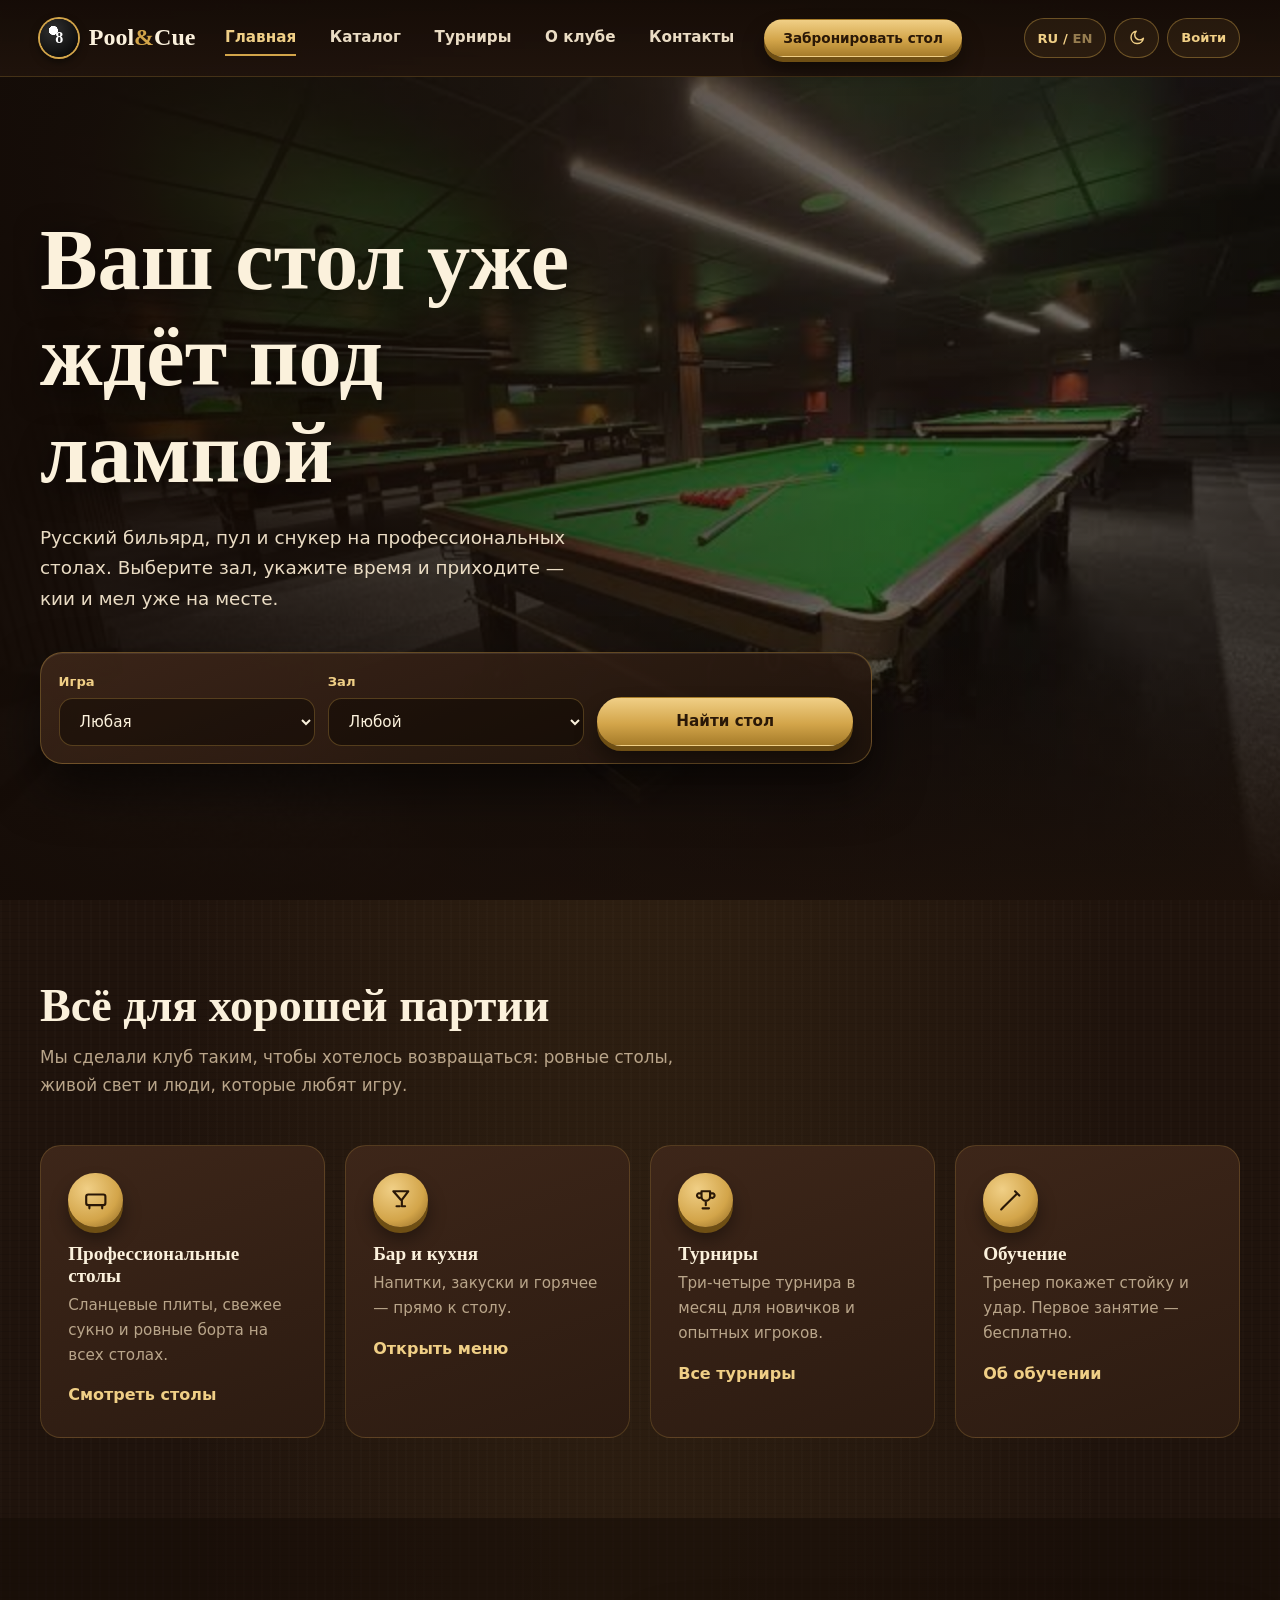
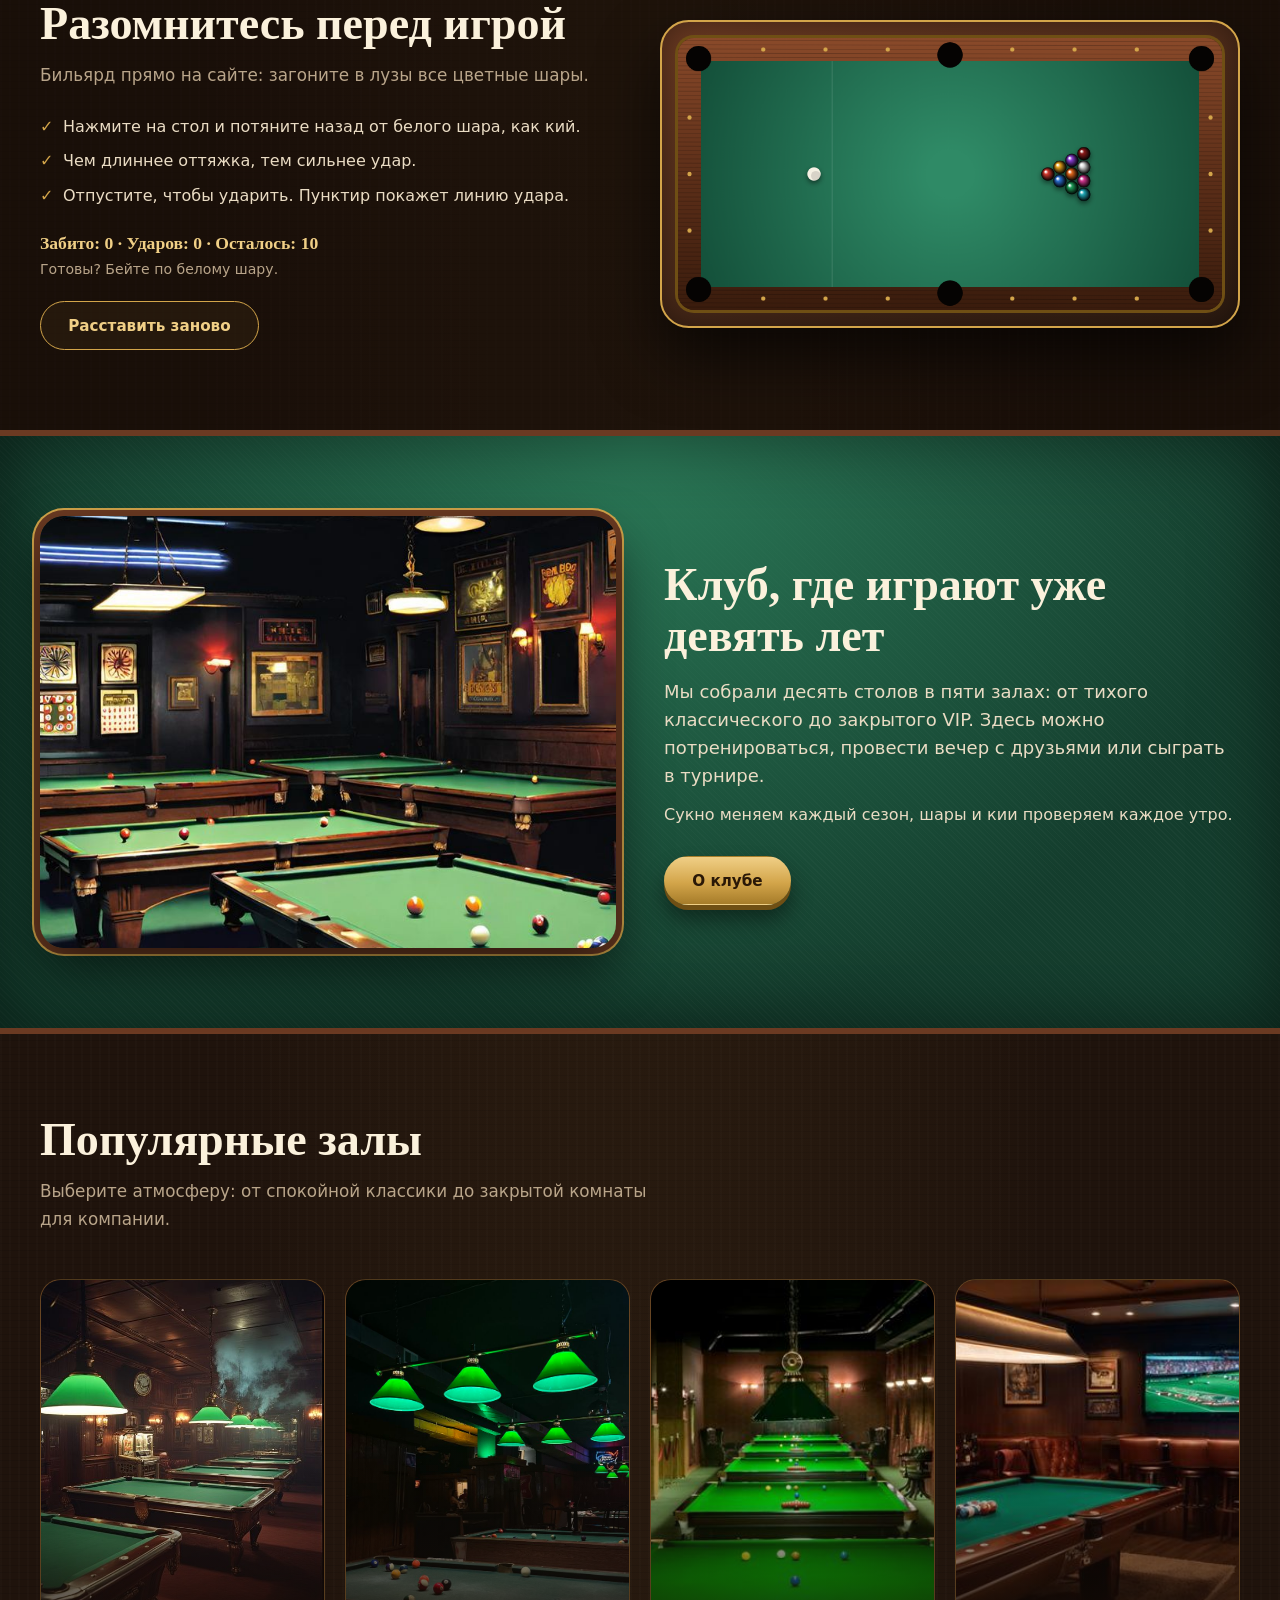
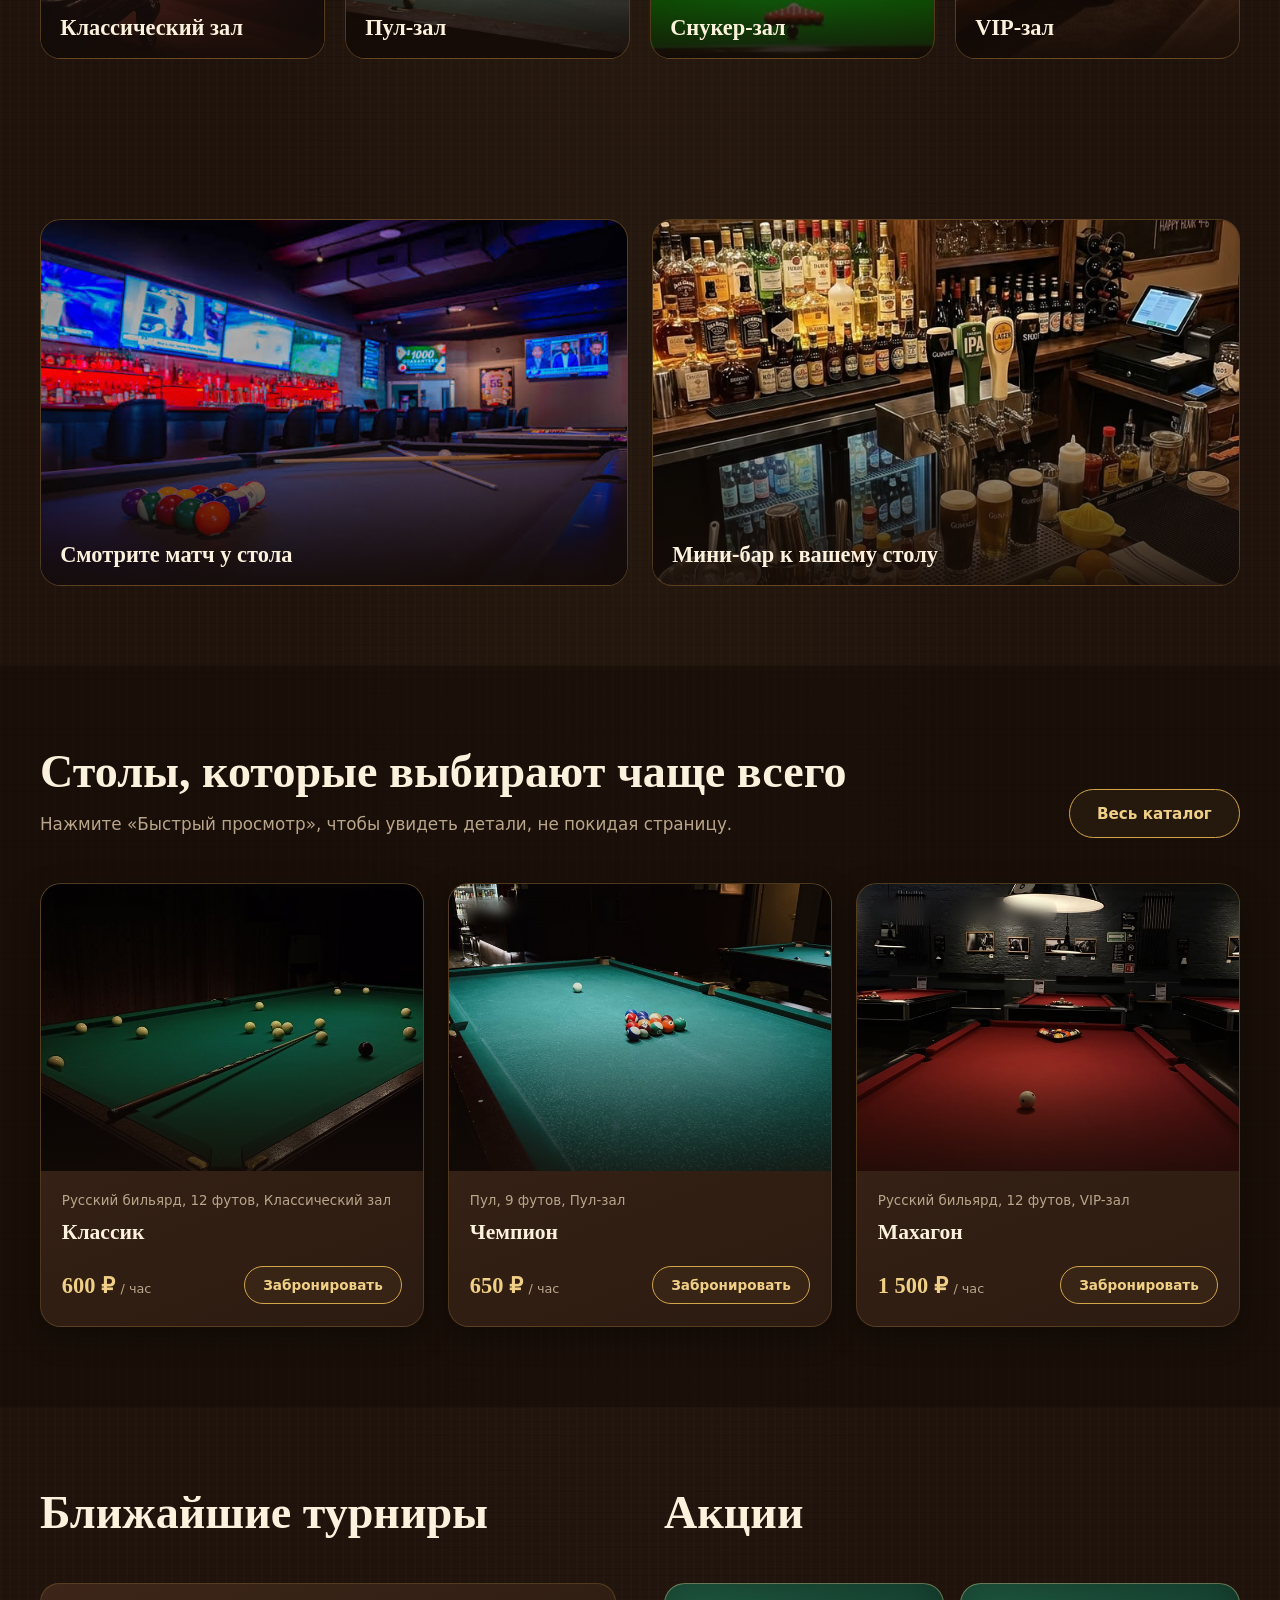
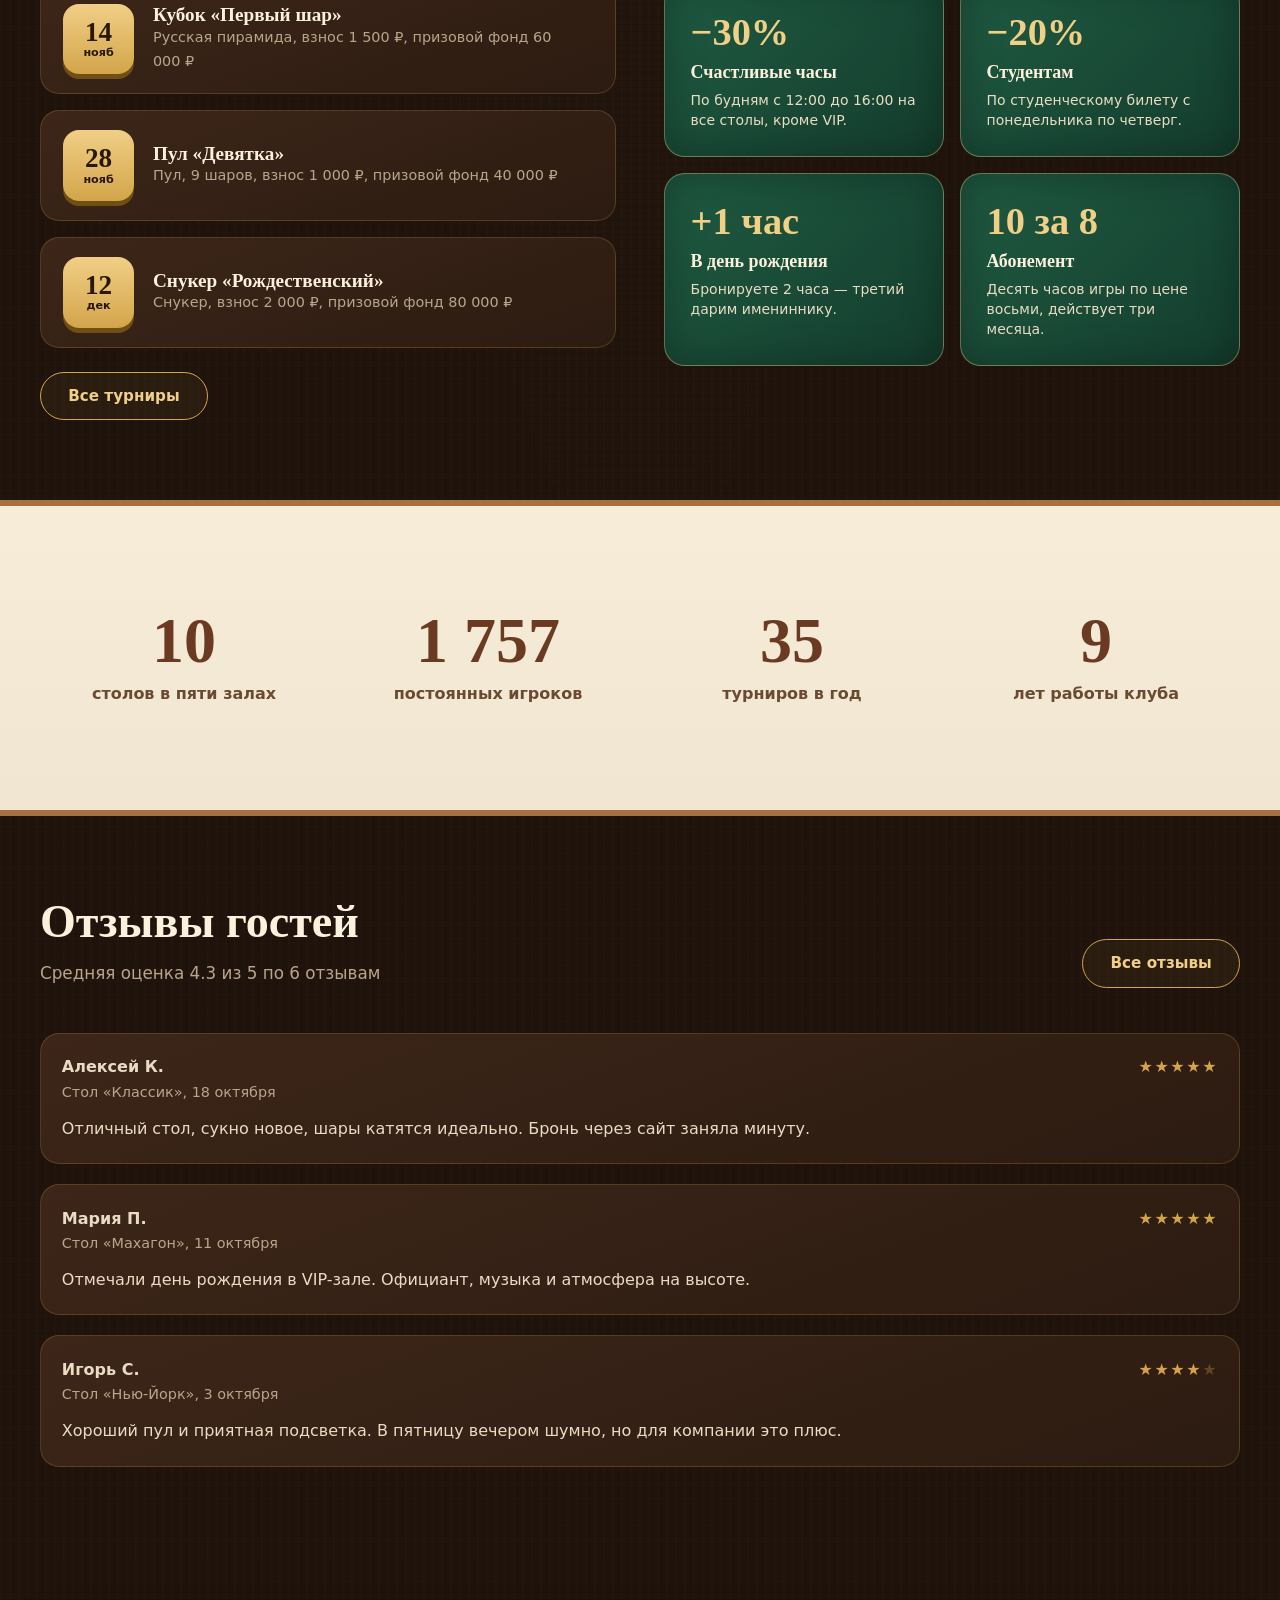
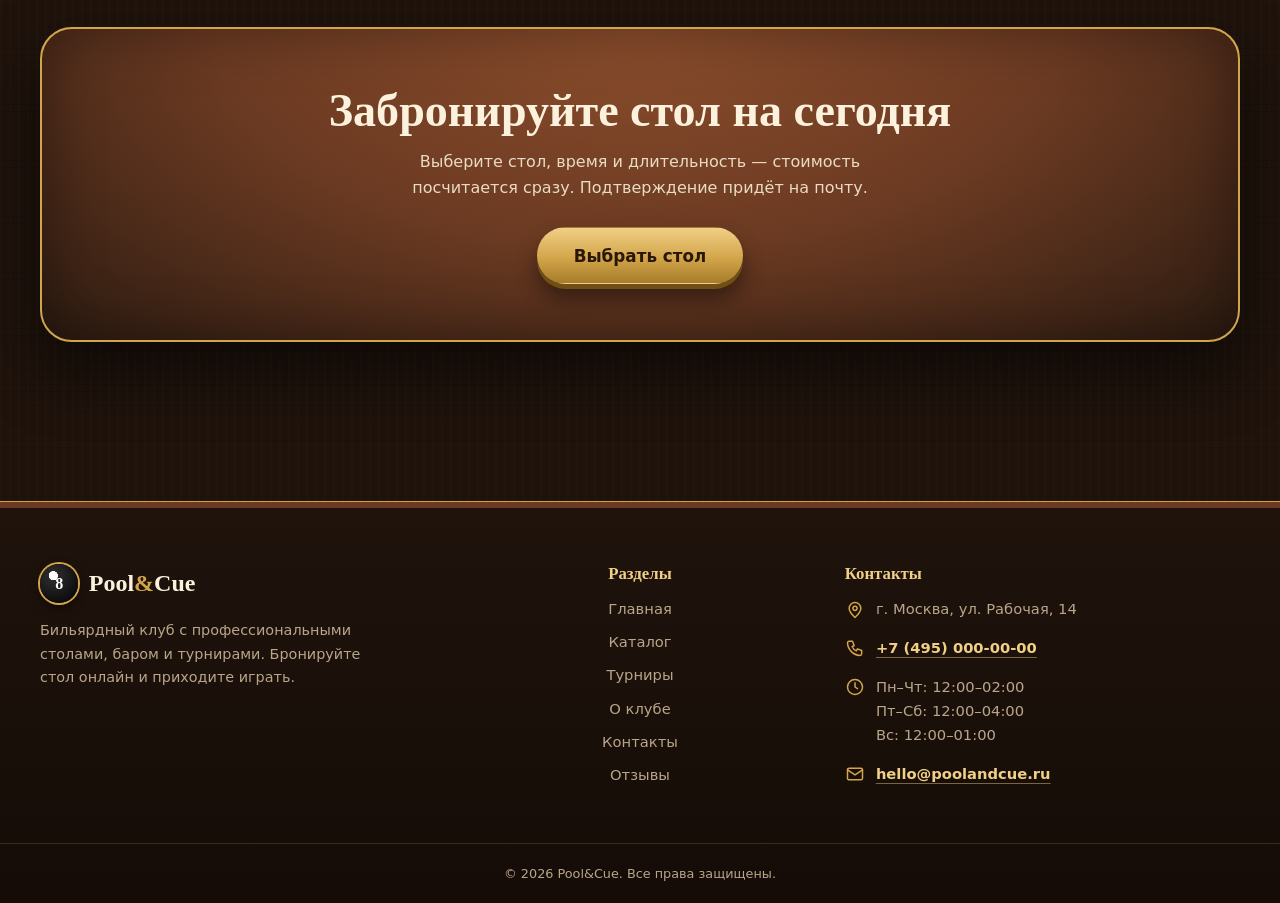
==== commit 8fdd3591: "обновление" ====
--- a/index.html
+++ b/index.html
@@ -103,6 +103,13 @@
   </div>
 </section>
 
+<section class="section" id="reviews">
+  <div class="container">
+    <div class="flex flex-wrap items-end justify-between gap-4 section__head" style="max-width:none"><div><h2 class="section__title">Отзывы гостей</h2><p class="section__lead" id="homeRating"></p></div><a class="btn btn--ghost" href="reviews.html">Все отзывы</a></div>
+    <div class="grid gap-5 md:grid-cols-3" id="homeReviews"></div>
+  </div>
+</section>
+
 <section class="section">
   <div class="container"><div class="cta"><h2 class="section__title">Забронируйте стол на сегодня</h2><p class="cta__text">Выберите стол, время и длительность — стоимость посчитается сразу. Подтверждение придёт на почту.</p><a class="btn btn--primary btn--lg" href="catalog.html">Выбрать стол</a></div></div>
 </section>
@@ -120,6 +127,7 @@
 $("#qHall").innerHTML+=HALLS.map(h=>`<option>${h}</option>`).join("");
 const poolUI=initPool($("#poolCanvas"),{onUpdate:(sc,sh,l)=>{$("#gScore").textContent=sc;$("#gShots").textContent=sh;$("#gLeft").textContent=l},onScratch:()=>{$("#gHint").textContent="Белый в лузе. Он вернётся на место.";toast("Белый шар в лузе, он вернётся на стол",true)},onWin:n=>{$("#gHint").textContent=`Стол чист за ${n} уд.!`;toast(`Стол чист! Ударов: ${n}`)}});
 $("#gReset").onclick=()=>{poolUI.reset();$("#gHint").textContent="Готовы? Бейте по белому шару."};
+const rs=ratingStat();$("#homeRating").textContent=`Средняя оценка ${rs.avg.toFixed(1)} из 5 по ${rs.n} отзывам`;$("#homeReviews").innerHTML=allReviews().slice(0,3).map(reviewHTML).join("");
 $("#quick").onsubmit=e=>{e.preventDefault();location.href=`catalog.html?type=${$("#qType").value}&hall=${encodeURIComponent($("#qHall").value)}`};
 
 });
--- a/css/style.css
+++ b/css/style.css
@@ -1,9 +1,9 @@
 /* Pool&Cue — стили. БЭМ + CSS-переменные; раскладка — Tailwind (CDN) + Flexbox/Grid */
-:root{--walnut-950:#150c07;--walnut-900:#1f130c;--walnut-800:#2c1b11;--walnut-700:#3d2619;--mahogany:#6b3a22;--oak:#a8703f;--brass:#d3a54a;--brass-light:#f0cf86;--brass-dark:#6f4f14;--felt:#1f5a42;--felt-dark:#143d2d;--chalk:#f1e6d1;--text:#eadcc4;--muted:#b9a58a;--danger:#ff8a72;--ok:#8fd9a8;--ease:cubic-bezier(.2,.8,.2,1)}
+:root{--walnut-950:#150c07;--walnut-900:#1f130c;--walnut-800:#2c1b11;--walnut-700:#3d2619;--mahogany:#6b3a22;--oak:#a8703f;--brass:#d3a54a;--brass-light:#f0cf86;--brass-dark:#6f4f14;--felt:#1f5a42;--felt-dark:#143d2d;--chalk:#f1e6d1;--text:#eadcc4;--muted:#b9a58a;--danger:#ff8a72;--ok:#8fd9a8;--ease:cubic-bezier(.2,.8,.2,1);--heading:#fbf1dc;--gold-hi:#f0cf86;--input-bg:rgba(10,5,2,.45);--panel-dark:var(--panel-dark);--section-dark:rgba(21,12,7,.55)}
 *{box-sizing:border-box}
 html{scroll-behavior:smooth;scroll-padding-top:96px}
 body{margin:0;padding-top:76px;font-family:system-ui,-apple-system,'Segoe UI',Roboto,sans-serif;color:var(--text);line-height:1.65;background-color:var(--walnut-900);background-image:radial-gradient(ellipse at 50% -10%,rgba(211,165,74,.10),transparent 55%),repeating-linear-gradient(90deg,rgba(255,255,255,.012) 0 2px,transparent 2px 9px),repeating-linear-gradient(0deg,rgba(0,0,0,.10) 0 1px,transparent 1px 7px)}
-h1,h2,h3,h4{font-family:Georgia,'Times New Roman',serif;line-height:1.12;margin:0;color:#fbf1dc}
+h1,h2,h3,h4{font-family:Georgia,'Times New Roman',serif;line-height:1.12;margin:0;color:var(--heading)}
 p{margin:0}
 :focus-visible{outline:2px solid var(--brass-light);outline-offset:3px}
 .container{width:min(1200px,100% - 2rem);margin-inline:auto}
@@ -21,7 +21,7 @@
 .logo{display:inline-flex;align-items:center;gap:.65rem;text-decoration:none}
 .logo__ball{display:grid;place-items:center;width:2.4rem;height:2.4rem;border-radius:50%;background:radial-gradient(circle at 35% 30%,#fff 0 12%,#2a2a2a 13%,#000);box-shadow:0 0 0 2px var(--brass),0 4px 10px rgba(0,0,0,.6);color:#fff;font:800 1rem Georgia,'Times New Roman',serif;transition:transform .6s var(--ease)}
 .logo:hover .logo__ball{transform:rotate(360deg)}
-.logo__text{font:800 1.5rem Georgia,'Times New Roman',serif;color:#fbf1dc}.logo__amp{color:var(--brass)}
+.logo__text{font:800 1.5rem Georgia,'Times New Roman',serif;color:var(--heading)}.logo__amp{color:var(--brass)}
 .nav{display:flex;align-items:center;gap:.4rem}
 .nav__link{position:relative;padding:.5rem .85rem;text-decoration:none;font-weight:600;font-size:.95rem;color:var(--text);transition:color .2s}
 .nav__link::after{content:"";position:absolute;left:.85rem;right:.85rem;bottom:.15rem;height:2px;background:var(--brass);transform:scaleX(0);transform-origin:left;transition:transform .35s var(--ease)}
@@ -37,7 +37,7 @@
 .btn:hover::before{transform:translateX(130%)}
 .btn:hover{transform:translateY(-3px)}.btn:active{transform:translateY(2px) scale(.98)}
 .btn[disabled]{opacity:.5;pointer-events:none}
-.btn.btn--primary{background:linear-gradient(180deg,var(--brass-light),var(--brass) 55%,#a67c2a);color:#2a1807;box-shadow:0 5px 0 var(--brass-dark),0 14px 22px rgba(0,0,0,.45)}
+.btn.btn--primary{background:linear-gradient(180deg,var(--gold-hi),var(--brass) 55%,#a67c2a);color:#2a1807;box-shadow:0 5px 0 var(--brass-dark),0 14px 22px rgba(0,0,0,.45)}
 .btn.btn--primary:hover{box-shadow:0 8px 0 var(--brass-dark),0 20px 34px rgba(211,165,74,.35)}
 .btn.btn--primary:active{box-shadow:0 1px 0 var(--brass-dark),0 4px 10px rgba(0,0,0,.4)}
 .btn.btn--ghost{background:rgba(211,165,74,.06);border-color:var(--brass);color:var(--brass-light)}
@@ -51,7 +51,7 @@
 .section--felt{background:radial-gradient(ellipse at 50% 0,#2b7a58,transparent 70%),repeating-linear-gradient(45deg,rgba(255,255,255,.025) 0 1px,transparent 1px 4px),var(--felt-dark);border-block:6px solid var(--mahogany);box-shadow:inset 0 0 80px rgba(0,0,0,.5)}
 .section--chalk{background:linear-gradient(180deg,#f6ecd8,var(--chalk));color:#3a2414;border-block:6px solid var(--oak)}
 .section--chalk h2,.section--chalk h3{color:#2c1b11}.section--chalk .section__lead{color:#6a4a32}
-.section--dark{background:rgba(21,12,7,.55)}
+.section--dark{background:var(--section-dark)}
 .section__head{max-width:40rem;margin-bottom:2.8rem}.section__head--center{margin-inline:auto;text-align:center}
 .section__title{font-size:clamp(1.9rem,3.6vw,2.9rem);font-weight:800}
 .section__lead{margin-top:.8rem;color:var(--muted);font-size:1.05rem}
@@ -72,9 +72,9 @@
 /* forms */
 .field{display:flex;flex-direction:column;gap:.35rem;position:relative}
 .field__label{font-size:.82rem;font-weight:700;color:var(--brass-light)}
-.field__input{width:100%;padding:.8rem 1rem;border-radius:.85rem;border:1px solid rgba(211,165,74,.3);background:rgba(10,5,2,.45);color:#fbf1dc;font:500 .95rem system-ui,-apple-system,'Segoe UI',Roboto,sans-serif;transition:border-color .2s,box-shadow .2s,background .2s}
+.field__input{width:100%;padding:.8rem 1rem;border-radius:.85rem;border:1px solid rgba(211,165,74,.3);background:var(--input-bg);color:var(--heading);font:500 .95rem system-ui,-apple-system,'Segoe UI',Roboto,sans-serif;transition:border-color .2s,box-shadow .2s,background .2s}
 .field__input:hover{border-color:rgba(211,165,74,.6)}
-.field__input:focus{outline:none;border-color:var(--brass-light);box-shadow:0 0 0 4px rgba(211,165,74,.18);background:rgba(10,5,2,.7)}
+.field__input:focus{outline:none;border-color:var(--brass-light);box-shadow:0 0 0 4px rgba(211,165,74,.18);background:var(--input-bg)}
 .field__input option{background:var(--walnut-800)}
 textarea.field__input{min-height:96px;resize:vertical}
 .field__msg{font-size:.8rem;color:var(--danger)}.field__msg:empty{display:none}
@@ -88,7 +88,7 @@
 .chip:hover span{transform:translateY(-2px);border-color:var(--brass)}
 .chip input:checked+span{background:var(--brass);color:#2a1807;border-color:var(--brass);box-shadow:0 6px 14px rgba(211,165,74,.3)}
 .chip input:focus-visible+span{outline:2px solid var(--brass-light);outline-offset:3px}
-.sum{display:grid;gap:.4rem;padding:1rem;border-radius:1rem;background:rgba(10,5,2,.4);border:1px dashed rgba(211,165,74,.4)}
+.sum{display:grid;gap:.4rem;padding:1rem;border-radius:1rem;background:var(--panel-dark);border:1px dashed rgba(211,165,74,.4)}
 .sum__row{display:flex;justify-content:space-between;font-size:.92rem;color:var(--muted)}.sum__row--total{font:800 1.5rem Georgia,'Times New Roman',serif;color:var(--brass-light);padding-top:.5rem;border-top:1px solid rgba(211,165,74,.3)}
 
 /* cards */
@@ -104,7 +104,7 @@
 .card__foot{display:flex;align-items:center;justify-content:space-between;gap:.8rem;margin-top:auto;padding-top:.9rem}
 .card__price{font:800 1.4rem Georgia,'Times New Roman',serif;color:var(--brass-light)}.card__price small{font:500 .8rem system-ui,'Segoe UI',sans-serif;color:var(--muted)}
 .badge{display:inline-flex;align-items:center;gap:.35rem;padding:.25rem .7rem;border-radius:999px;font-size:.74rem;font-weight:800;backdrop-filter:blur(6px);box-shadow:0 4px 10px rgba(0,0,0,.4)}
-.badge--new{background:#2f8a66;color:#fff}.badge--vip{background:linear-gradient(180deg,var(--brass-light),var(--brass));color:#2a1807}.badge--hot{background:#c4452d;color:#fff}.badge--free{background:rgba(21,12,7,.85);color:var(--ok);border:1px solid var(--ok)}
+.badge--new{background:#2f8a66;color:#fff}.badge--vip{background:linear-gradient(180deg,var(--gold-hi),var(--brass));color:#2a1807}.badge--hot{background:#c4452d;color:#fff}.badge--free{background:rgba(21,12,7,.85);color:var(--ok);border:1px solid var(--ok)}
 .badge--free::before{content:"";width:.5rem;height:.5rem;border-radius:50%;background:var(--ok);animation:pulse 1.6s infinite}
 @keyframes pulse{0%{box-shadow:0 0 0 0 rgba(143,217,168,.7)}70%,100%{box-shadow:0 0 0 7px rgba(143,217,168,0)}}
 .hall{position:relative;display:block;aspect-ratio:3/4;overflow:hidden;border-radius:1.3rem;text-decoration:none;background:radial-gradient(circle at 50% 30%,var(--mahogany),var(--walnut-900));border:1px solid rgba(211,165,74,.25);transition:transform .45s var(--ease),box-shadow .45s}
@@ -114,9 +114,9 @@
 .hall__body{position:absolute;z-index:2;left:1.2rem;right:1.2rem;bottom:1.1rem}.hall__title{font-size:1.4rem}.hall__text{font-size:.88rem;color:var(--text);max-height:0;opacity:0;overflow:hidden;transition:max-height .5s var(--ease),opacity .4s}
 .hall:hover .hall__text,.hall:focus-visible .hall__text{max-height:6rem;opacity:1;margin-top:.4rem}
 @media(hover:none){.hall__text{max-height:6rem;opacity:1;margin-top:.4rem}}
-.feature{padding:1.7rem;border-radius:1.3rem;background:linear-gradient(160deg,rgba(61,38,25,.9),rgba(31,19,12,.9));border:1px solid rgba(211,165,74,.22);transition:transform .4s var(--ease),border-color .4s,box-shadow .4s}
+.feature{padding:1.7rem;border-radius:1.3rem;background:linear-gradient(160deg,var(--walnut-700),var(--walnut-800));border:1px solid rgba(211,165,74,.22);transition:transform .4s var(--ease),border-color .4s,box-shadow .4s}
 .feature:hover{transform:translateY(-6px) rotate(-.4deg);border-color:var(--brass);box-shadow:0 20px 40px rgba(0,0,0,.5)}
-.feature__icon{display:grid;place-items:center;width:3.4rem;height:3.4rem;margin-bottom:1rem;border-radius:50%;background:radial-gradient(circle at 35% 30%,var(--brass-light),var(--brass) 60%,#8a6320);box-shadow:0 6px 0 var(--brass-dark),0 12px 18px rgba(0,0,0,.4);transition:transform .4s var(--ease)}
+.feature__icon{display:grid;place-items:center;width:3.4rem;height:3.4rem;margin-bottom:1rem;border-radius:50%;background:radial-gradient(circle at 35% 30%,var(--gold-hi),var(--brass) 60%,#8a6320);box-shadow:0 6px 0 var(--brass-dark),0 12px 18px rgba(0,0,0,.4);transition:transform .4s var(--ease)}
 .feature:hover .feature__icon{transform:translateY(-4px) scale(1.08)}.feature__icon svg{width:1.6rem;height:1.6rem;stroke:#2a1807;fill:none;stroke-width:2;stroke-linecap:round;stroke-linejoin:round}
 .feature__title{font-size:1.2rem;margin-bottom:.4rem}.feature__text{color:var(--muted);font-size:.95rem}
 .stat{text-align:center;padding:1.4rem 1rem}.stat__num{font:800 clamp(2.6rem,5vw,4rem) Georgia,'Times New Roman',serif;color:var(--mahogany);line-height:1}.stat__label{margin-top:.5rem;font-weight:700;color:#6a4a32}
@@ -124,7 +124,7 @@
 .media img{position:absolute;inset:0;width:100%;height:100%;object-fit:cover;transition:transform 1s var(--ease)}.media:hover img{transform:scale(1.07)}
 .event{display:grid;grid-template-columns:auto 1fr auto;gap:1.2rem;align-items:center;padding:1.2rem 1.4rem;border-radius:1.2rem;background:linear-gradient(160deg,var(--walnut-700),var(--walnut-800));border:1px solid rgba(211,165,74,.22);transition:transform .35s var(--ease),border-color .35s,box-shadow .35s}
 .event:hover{transform:translateX(8px);border-color:var(--brass);box-shadow:-8px 10px 30px rgba(0,0,0,.45)}
-.event__date{display:grid;place-items:center;width:4.4rem;height:4.4rem;border-radius:1rem;background:linear-gradient(180deg,var(--brass-light),var(--brass));color:#2a1807;font:800 1.7rem/1 Georgia,'Times New Roman',serif;text-align:center;box-shadow:0 5px 0 var(--brass-dark)}.event__date small{display:block;font:700 .7rem system-ui,'Segoe UI',sans-serif}
+.event__date{display:grid;place-items:center;width:4.4rem;height:4.4rem;border-radius:1rem;background:linear-gradient(180deg,var(--gold-hi),var(--brass));color:#2a1807;font:800 1.7rem/1 Georgia,'Times New Roman',serif;text-align:center;box-shadow:0 5px 0 var(--brass-dark)}.event__date small{display:block;font:700 .7rem system-ui,'Segoe UI',sans-serif}
 .event__title{font-size:1.2rem}.event__meta{color:var(--muted);font-size:.9rem}
 @media(max-width:640px){.event{grid-template-columns:auto 1fr}.event .btn{grid-column:1/-1}}
 .promo{padding:1.6rem;border-radius:1.3rem;background:linear-gradient(135deg,var(--felt),var(--felt-dark));border:1px solid rgba(240,207,134,.35);box-shadow:inset 0 0 40px rgba(0,0,0,.3);transition:transform .4s var(--ease),box-shadow .4s}
@@ -143,7 +143,7 @@
 .faq__q::after{content:"+";display:grid;place-items:center;flex:none;width:1.8rem;height:1.8rem;border-radius:50%;background:var(--brass);color:#2a1807;font-size:1.2rem;transition:transform .35s var(--ease)}.faq[open] .faq__q::after{transform:rotate(135deg)}.faq__a{padding:0 1.3rem 1.2rem;color:var(--muted);animation:fade .4s}
 @keyframes fade{from{opacity:0;transform:translateY(-6px)}}
 .list-check{display:grid;gap:.5rem;padding:0;margin:0;list-style:none}.list-check li{display:flex;gap:.6rem}.list-check li::before{content:"✓";color:var(--brass);font-weight:800}
-.spec{display:grid;grid-template-columns:repeat(auto-fit,minmax(130px,1fr));gap:.8rem}.spec__item{padding:.9rem;border-radius:1rem;background:rgba(10,5,2,.4);border:1px solid rgba(211,165,74,.2)}.spec__k{font-size:.78rem;color:var(--muted)}.spec__v{font-weight:800;color:#fbf1dc}
+.spec{display:grid;grid-template-columns:repeat(auto-fit,minmax(130px,1fr));gap:.8rem}.spec__item{padding:.9rem;border-radius:1rem;background:var(--panel-dark);border:1px solid rgba(211,165,74,.2)}.spec__k{font-size:.78rem;color:var(--muted)}.spec__v{font-weight:800;color:var(--heading)}
 .filters{position:sticky;top:96px;align-self:start;display:grid;gap:1.3rem}
 .empty{padding:3rem 1rem;text-align:center;border-radius:1.3rem;border:2px dashed rgba(211,165,74,.4);color:var(--muted)}
 
@@ -175,7 +175,7 @@
 
 /* клик по фото стола = быстрый просмотр */
 .card__media{cursor:pointer}.card__media:focus-visible{outline:2px solid var(--brass-light);outline-offset:-4px}
-.card__zoom{position:absolute;z-index:2;left:50%;top:50%;display:grid;place-items:center;width:3.4rem;height:3.4rem;margin:-1.7rem 0 0 -1.7rem;border-radius:50%;background:linear-gradient(180deg,var(--brass-light),var(--brass));color:#2a1807;font:800 1.8rem/1 Georgia,serif;box-shadow:0 6px 0 var(--brass-dark),0 14px 24px rgba(0,0,0,.5);opacity:0;transform:scale(.4);transition:opacity .3s,transform .45s var(--ease)}
+.card__zoom{position:absolute;z-index:2;left:50%;top:50%;display:grid;place-items:center;width:3.4rem;height:3.4rem;margin:-1.7rem 0 0 -1.7rem;border-radius:50%;background:linear-gradient(180deg,var(--gold-hi),var(--brass));color:#2a1807;font:800 1.8rem/1 Georgia,serif;box-shadow:0 6px 0 var(--brass-dark),0 14px 24px rgba(0,0,0,.5);opacity:0;transform:scale(.4);transition:opacity .3s,transform .45s var(--ease)}
 .card__media:hover .card__zoom,.card__media:focus-visible .card__zoom{opacity:1;transform:scale(1)}
 @media(hover:none){.card__zoom{opacity:1;transform:none;left:auto;top:auto;right:.8rem;bottom:.8rem;margin:0;width:2.6rem;height:2.6rem;font-size:1.4rem}}
 /* карточки преимуществ-ссылки */
@@ -203,9 +203,9 @@
 .tabs{display:grid;grid-template-columns:repeat(3,1fr);gap:.9rem;margin-bottom:2rem}
 .tabs__link{display:block;padding:1rem 1.3rem;border-radius:1.2rem;text-decoration:none;background:linear-gradient(160deg,var(--walnut-700),var(--walnut-800));border:1px solid rgba(211,165,74,.3);box-shadow:0 8px 20px rgba(0,0,0,.35);transition:transform .35s var(--ease),border-color .3s,box-shadow .35s}
 .tabs__link:hover{transform:translateY(-4px);border-color:var(--brass);box-shadow:0 16px 30px rgba(0,0,0,.5)}
-.tabs__title{display:block;font:800 1.2rem Georgia,'Times New Roman',serif;color:#fbf1dc}
+.tabs__title{display:block;font:800 1.2rem Georgia,'Times New Roman',serif;color:var(--heading)}
 .tabs__text{display:block;margin-top:.15rem;font-size:.85rem;color:var(--muted)}
-.tabs__link--active{background:linear-gradient(180deg,var(--brass-light),var(--brass));border-color:var(--brass-light);box-shadow:0 5px 0 var(--brass-dark),0 14px 24px rgba(0,0,0,.45)}
+.tabs__link--active{background:linear-gradient(180deg,var(--gold-hi),var(--brass));border-color:var(--brass-light);box-shadow:0 5px 0 var(--brass-dark),0 14px 24px rgba(0,0,0,.45)}
 .tabs__link--active .tabs__title{color:#2a1807}.tabs__link--active .tabs__text{color:#5a3d10}
 @media(max-width:700px){.tabs{grid-template-columns:1fr}}
 
@@ -213,3 +213,38 @@
 .info a,.footer__contacts a{color:var(--brass-light);font-weight:700;text-decoration:underline;text-decoration-color:rgba(240,207,134,.45);text-underline-offset:4px;transition:color .2s,text-decoration-color .2s}
 .info a:hover,.footer__contacts a:hover{color:#fff;text-decoration-color:var(--brass-light)}
 .info a[href^="tel:"]{font-size:1.2rem}
+
+/* ===== инструменты в шапке ===== */
+.tools{display:flex;align-items:center;gap:.5rem;margin-left:auto}
+.tools__btn{display:inline-flex;align-items:center;justify-content:center;gap:.3rem;height:2.5rem;min-width:2.5rem;padding:0 .8rem;border-radius:999px;border:1px solid rgba(211,165,74,.4);background:rgba(211,165,74,.08);color:var(--brass-light);font:700 .82rem system-ui,sans-serif;text-decoration:none;cursor:pointer;transition:background .25s,color .25s,transform .25s var(--ease)}
+.tools__btn:hover{background:var(--brass);color:#2a1807;transform:translateY(-2px)}
+.tools__btn svg{width:1.1rem;height:1.1rem;stroke:currentColor;fill:none;stroke-width:2;stroke-linecap:round;stroke-linejoin:round}
+.tools__acc{max-width:9rem;display:inline-block;overflow:hidden;white-space:nowrap;text-overflow:ellipsis;line-height:2.4rem}
+.lang span{opacity:.55}.lang .on{opacity:1;color:var(--gold-hi)}.lang:hover .on{color:inherit}
+html[data-theme=light] .ic-moon,html:not([data-theme=light]) .ic-sun{display:none}
+/* ===== вход, кабинет, отзывы ===== */
+.notice{padding:1rem 1.1rem;border-radius:1rem;background:rgba(196,69,45,.14);border:1px solid var(--danger);font-size:.9rem}.notice .btn{margin-top:.7rem}
+.auth{display:grid;grid-template-columns:1fr 1fr;gap:3rem;align-items:center;padding-block:1rem 4rem}.auth__side p{margin:1rem 0;color:var(--muted)}.auth__tabs{margin-bottom:1.2rem}.auth__form{display:grid;gap:1rem}
+.acc{display:grid;grid-template-columns:300px 1fr;gap:2rem;align-items:start;padding-bottom:3rem}.acc__profile{position:sticky;top:96px}.acc__tabs{margin-bottom:1.2rem}.acc__list{display:grid;gap:1rem}
+.rec{display:flex;justify-content:space-between;gap:1rem;flex-wrap:wrap;padding:1.2rem 1.4rem;border-radius:1.2rem;background:linear-gradient(160deg,var(--walnut-700),var(--walnut-800));border:1px solid rgba(211,165,74,.22)}
+.rec__title{font-size:1.2rem}.rec__meta{font-size:.9rem;color:var(--muted)}.rec__side{display:grid;gap:.5rem;justify-items:end;align-content:center}
+.badge--off{background:#4a3a30;color:#cdbda5}
+.rv{display:grid;grid-template-columns:1fr 380px;gap:2rem;align-items:start;padding-bottom:3rem}.rv__list{display:grid;gap:1rem}
+.rv__sum{display:grid;grid-template-columns:auto 1fr;gap:1.5rem;align-items:center;margin-bottom:1.4rem}.rv__avg{font:800 3.4rem/1 Georgia,serif;color:var(--brass-light)}
+.stars{color:var(--brass);letter-spacing:.1em}.stars i{color:rgba(211,165,74,.3);font-style:normal}
+.bar{display:grid;grid-template-columns:2.2rem 1fr 2rem;gap:.6rem;align-items:center;font-size:.82rem;color:var(--muted)}.bar__track{height:.55rem;border-radius:999px;background:var(--panel-dark)}.bar__fill{height:100%;border-radius:999px;background:linear-gradient(90deg,var(--brass),var(--gold-hi))}
+.review{padding:1.3rem;border-radius:1.2rem;background:linear-gradient(160deg,var(--walnut-700),var(--walnut-800));border:1px solid rgba(211,165,74,.22);transition:transform .35s var(--ease),border-color .35s}.review:hover{transform:translateY(-4px);border-color:var(--brass)}
+.review__head{display:flex;justify-content:space-between;gap:1rem;flex-wrap:wrap}.review__text{margin-top:.7rem}
+.rating-input{position:relative;display:inline-flex;flex-direction:row-reverse;justify-content:flex-end;gap:.15rem}.rating-input input{position:absolute;opacity:0}
+.rating-input label{font-size:2rem;line-height:1;color:rgba(211,165,74,.3);cursor:pointer;transition:color .15s,transform .2s}
+.rating-input label:hover,.rating-input label:hover~label,.rating-input input:checked~label{color:var(--brass)}.rating-input label:hover{transform:scale(1.2)}.rating-input input:focus-visible+label{outline:2px solid var(--brass-light);outline-offset:2px}
+@media(max-width:900px){.auth,.rv,.acc{grid-template-columns:1fr}.acc__profile{position:static}}
+
+/* ===== светлая тема ===== */
+html[data-theme=light]{--walnut-950:#f6eddc;--walnut-900:#f1e5cf;--walnut-800:#eadcc2;--walnut-700:#e0cba6;--mahogany:#a8703f;--text:#3a2414;--muted:#6f5640;--heading:#2c1b11;--brass-light:#8a5a14;--brass-dark:#8a6320;--input-bg:rgba(255,251,242,.95);--panel-dark:rgba(120,80,40,.1);--section-dark:rgba(120,80,40,.07)}
+html[data-theme=light] :is(.header,.footer,.hero,.section--felt,.cta,.hall,.promo,.game,.toast,.quick){--walnut-950:#150c07;--walnut-900:#1f130c;--walnut-800:#2c1b11;--walnut-700:#3d2619;--mahogany:#6b3a22;--text:#eadcc4;--muted:#b9a58a;--heading:#fbf1dc;--brass-light:#f0cf86;--brass-dark:#6f4f14;--input-bg:rgba(10,5,2,.45);--panel-dark:rgba(10,5,2,.4)}
+html[data-theme=light] body{background-image:radial-gradient(ellipse at 50% -10%,rgba(211,165,74,.18),transparent 55%),repeating-linear-gradient(90deg,rgba(120,80,40,.03) 0 2px,transparent 2px 9px)}
+html[data-theme=light] .card,html[data-theme=light] .form-panel,html[data-theme=light] .event,html[data-theme=light] .feature,html[data-theme=light] .info,html[data-theme=light] .tabs__link,html[data-theme=light] .rec,html[data-theme=light] .review{box-shadow:0 10px 24px rgba(90,55,25,.15)}
+html[data-theme=light] .tabs__link--active{box-shadow:0 5px 0 var(--brass-dark),0 14px 24px rgba(90,55,25,.25)}
+html[data-theme=light] .tools__btn{color:var(--brass-light)}
+.lang:hover span,.lang:hover .on{color:#2a1807;opacity:1}
